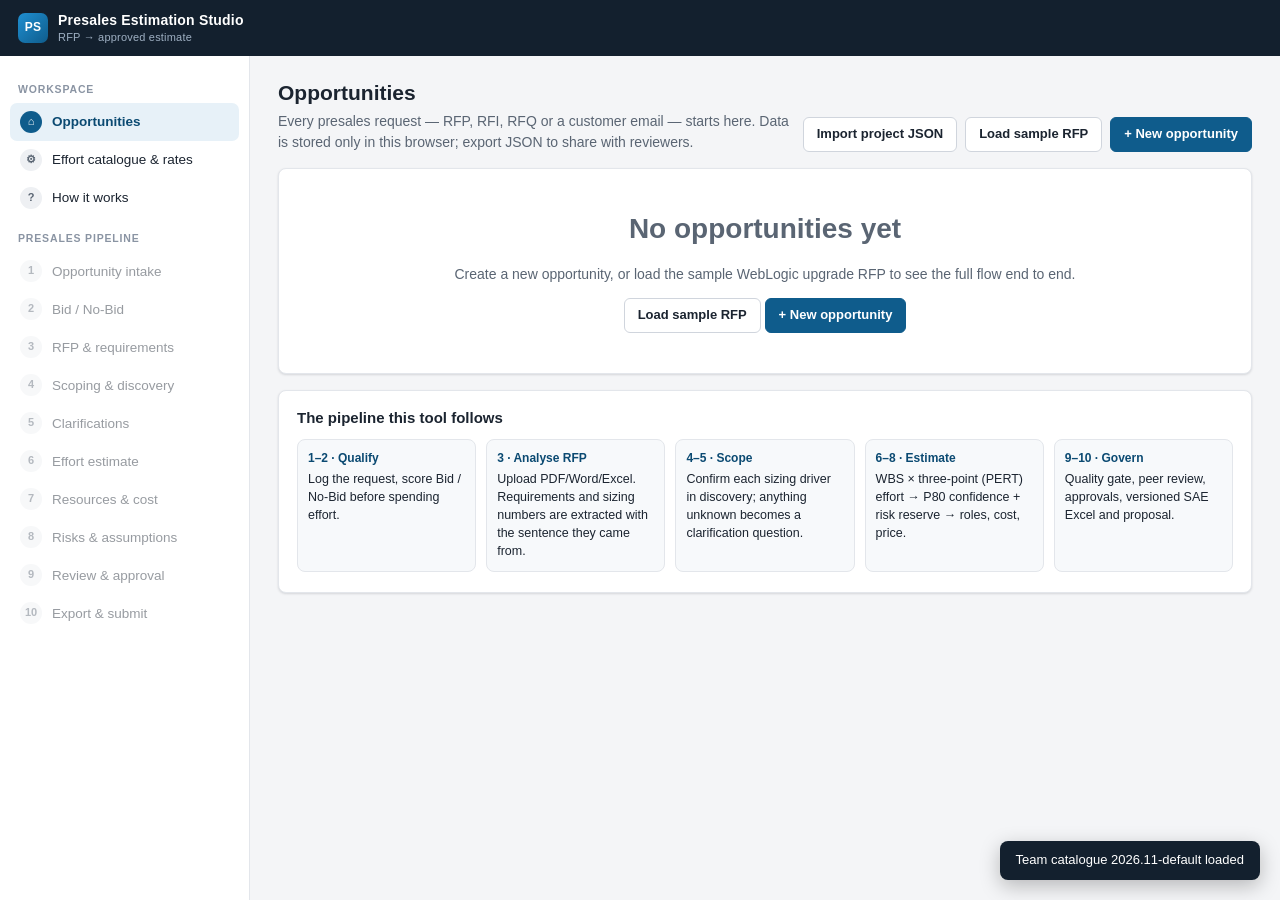
==== index.html @ ef1ca6a1 "Add files via upload" ====
<!DOCTYPE html>
<html lang="en">
<head>
<meta charset="UTF-8">
<meta name="viewport" content="width=device-width, initial-scale=1.0">
<title>Presales Estimation Studio</title>
<meta name="description" content="RFP to approved estimate: requirements, sizing, PERT estimation, risk reserve, review and SAE export.">
<link rel="icon" href="data:image/svg+xml,%3Csvg xmlns='http://www.w3.org/2000/svg' viewBox='0 0 32 32'%3E%3Crect width='32' height='32' rx='7' fill='%230f5c8c'/%3E%3Ctext x='16' y='21' font-family='Arial' font-size='13' font-weight='700' fill='white' text-anchor='middle'%3EPS%3C/text%3E%3C/svg%3E">
<link rel="stylesheet" href="css/app.css">
</head>
<body>
<div class="app">
  <header class="top">
    <div class="brand"><div class="mark">PS</div><div>Presales Estimation Studio<small>RFP → approved estimate</small></div></div>
    <div class="opp" id="opp"></div>
    <div class="spacer"></div>
    <div class="kpi-chip" id="kpichip"></div>
  </header>
  <nav class="side" id="side"></nav>
  <main id="main"></main>
</div>
<input type="file" id="fileIn" multiple accept=".pdf,.docx,.xlsx,.xls,.xlsm,.csv,.ods,.txt,.md" hidden>
<div class="toast" id="toast"></div>
<noscript>This app needs JavaScript enabled.</noscript>
<script src="lib/pdf.min.js"></script>
<script src="lib/mammoth.browser.min.js"></script>
<script src="lib/xlsx.full.min.js"></script>
<script src="lib/exceljs.min.js"></script>
<script src="js/catalogue.js"></script>
<script src="js/engine.js"></script>
<script src="js/extract.js"></script>
<script src="js/excel.js"></script>
<script src="js/app.js"></script>
</body>
</html>
---- css/app.css ----
:root{
  --bg:#f4f5f7; --panel:#fff; --ink:#1b2430; --ink2:#5a6573; --ink3:#8a94a3; --line:#e3e6eb; --line2:#d0d5dd;
  --acc:#0f5c8c; --acc2:#0b4a72; --accl:#e7f1f8; --ok:#1d8a5b; --okl:#e5f4ec; --warn:#b26b00; --warnl:#fdf3e1;
  --err:#c2362b; --errl:#fbe9e7; --input:#fffbea; --radius:8px; --shadow:0 1px 2px rgba(16,24,40,.06),0 1px 3px rgba(16,24,40,.08);
  --font:-apple-system,BlinkMacSystemFont,"Segoe UI",Roboto,"Helvetica Neue",Arial,sans-serif; --mono:ui-monospace,SFMono-Regular,Menlo,Consolas,monospace;
}
*{box-sizing:border-box}
html,body{margin:0;height:100%}
body{font:14px/1.45 var(--font);color:var(--ink);background:var(--bg)}
a{color:var(--acc)}
button{font:inherit;cursor:pointer}
input,select,textarea{font:inherit;color:inherit}
.app{display:grid;grid-template-columns:250px 1fr;grid-template-rows:56px 1fr;height:100vh}
header.top{grid-column:1/3;display:flex;align-items:center;gap:14px;padding:0 18px;background:#13202e;color:#fff}
.brand{display:flex;align-items:center;gap:10px;font-weight:700;letter-spacing:.2px}
.brand .mark{width:30px;height:30px;border-radius:7px;background:linear-gradient(135deg,#1f8fd1,#0f5c8c);display:grid;place-items:center;font-size:12px;font-weight:800}
.brand small{display:block;font-weight:400;color:#9fb0c3;font-size:11px}
.top .opp{margin-left:18px;color:#cfd9e4;font-size:13px;white-space:nowrap;overflow:hidden;text-overflow:ellipsis}
.top .spacer{flex:1}
.kpi-chip{display:flex;gap:16px;font-size:12px;color:#cfd9e4}
.kpi-chip b{color:#fff;font-size:14px}
.top .btn{background:#22364b;border-color:#2f4a66;color:#fff}
nav.side{background:var(--panel);border-right:1px solid var(--line);overflow:auto;padding:12px 10px}
.side h6{margin:14px 8px 6px;font-size:10.5px;text-transform:uppercase;letter-spacing:.08em;color:var(--ink3)}
.step{display:flex;align-items:center;gap:10px;width:100%;padding:8px 10px;border:0;border-radius:7px;background:none;text-align:left;color:var(--ink);font-size:13.5px}
.step:hover{background:#f1f4f8}
.step.active{background:var(--accl);color:var(--acc2);font-weight:600}
.step .n{width:22px;height:22px;border-radius:50%;display:grid;place-items:center;font-size:11px;font-weight:700;background:#eef0f3;color:var(--ink2);flex:none}
.step.done .n{background:var(--ok);color:#fff}
.step.active .n{background:var(--acc);color:#fff}
.step:disabled{opacity:.45;cursor:not-allowed}
main{overflow:auto;padding:22px 28px 60px}
.page-h{display:flex;align-items:flex-end;gap:12px;margin-bottom:16px}
.page-h h1{font-size:21px;margin:0}
.page-h p{margin:3px 0 0;color:var(--ink2);max-width:860px}
.page-h .right{margin-left:auto;display:flex;gap:8px}
.card{background:var(--panel);border:1px solid var(--line);border-radius:var(--radius);box-shadow:var(--shadow);padding:16px 18px;margin-bottom:16px}
.card h3{margin:0 0 10px;font-size:15px}
.card h3 small{font-weight:400;color:var(--ink3);margin-left:6px}
.grid{display:grid;gap:12px 16px}
.g2{grid-template-columns:repeat(2,minmax(0,1fr))}.g3{grid-template-columns:repeat(3,minmax(0,1fr))}.g4{grid-template-columns:repeat(4,minmax(0,1fr))}.g6{grid-template-columns:repeat(6,minmax(0,1fr))}
label.f{display:flex;flex-direction:column;gap:4px;font-size:12px;color:var(--ink2);font-weight:600}
label.f.full{grid-column:1/-1}
.in,select.in,textarea.in{width:100%;padding:7px 9px;border:1px solid var(--line2);border-radius:6px;background:#fff;font-size:13.5px;font-weight:400;color:var(--ink)}
.in:focus{outline:2px solid #9cc8e6;outline-offset:0;border-color:var(--acc)}
.in.edit{background:var(--input)}
.in.num{text-align:right;font-variant-numeric:tabular-nums}
textarea.in{min-height:70px;resize:vertical}
.btn{display:inline-flex;align-items:center;gap:6px;padding:7px 13px;border:1px solid var(--line2);border-radius:6px;background:#fff;color:var(--ink);font-size:13px;font-weight:600;white-space:nowrap}
.btn:hover{border-color:var(--acc)}
.btn.pri{background:var(--acc);border-color:var(--acc);color:#fff}.btn.pri:hover{background:var(--acc2)}
.btn.sm{padding:4px 9px;font-size:12px}
.btn.ghost{border-color:transparent;background:none;color:var(--acc)}
.btn.danger{color:var(--err)}
.btn:disabled{opacity:.5;cursor:not-allowed}
table.t{width:100%;border-collapse:collapse;font-size:13px}
.t th{text-align:left;font-size:11px;text-transform:uppercase;letter-spacing:.04em;color:var(--ink2);background:#f7f8fa;border-bottom:1px solid var(--line);padding:7px 8px;position:sticky;top:0;z-index:1}
.t td{border-bottom:1px solid var(--line);padding:6px 8px;vertical-align:top}
.t td.n,.t th.n{text-align:right;font-variant-numeric:tabular-nums;white-space:nowrap}
.t tr.grp td{background:#f1f4f8;font-weight:700;color:var(--acc2);font-size:12.5px}
.t tr.tot td{font-weight:700;border-top:2px solid var(--line2);background:#fafbfc}
.t tr.off td{opacity:.45}
.t .in{padding:4px 6px;font-size:13px}
.t .in.num{width:70px}
.t td.mono{white-space:nowrap}
.t .ev{color:var(--ink3);font-size:12px}
.scroll{overflow:auto;max-height:560px;border:1px solid var(--line);border-radius:6px}
.pill{display:inline-block;padding:2px 8px;border-radius:20px;font-size:11px;font-weight:700;background:#eef0f3;color:var(--ink2);white-space:nowrap}
.pill.ok{background:var(--okl);color:var(--ok)}.pill.warn{background:var(--warnl);color:var(--warn)}.pill.err{background:var(--errl);color:var(--err)}.pill.acc{background:var(--accl);color:var(--acc2)}
.kpis{display:grid;grid-template-columns:repeat(6,minmax(0,1fr));gap:12px;margin-bottom:16px}
.kpi{background:var(--panel);border:1px solid var(--line);border-radius:var(--radius);padding:12px 14px;box-shadow:var(--shadow)}
.kpi .l{font-size:11px;text-transform:uppercase;letter-spacing:.05em;color:var(--ink3);font-weight:700}
.kpi .v{font-size:22px;font-weight:700;margin-top:2px;font-variant-numeric:tabular-nums}
.kpi .s{font-size:12px;color:var(--ink2)}
.kpi.hl{border-color:var(--acc);background:var(--accl)}
.checks{list-style:none;margin:0;padding:0}
.checks li{display:flex;gap:10px;align-items:flex-start;padding:7px 0;border-bottom:1px dashed var(--line)}
.checks li:last-child{border:0}
.dot{width:9px;height:9px;border-radius:50%;margin-top:6px;flex:none;background:var(--ink3)}
.dot.ok{background:var(--ok)}.dot.warn{background:var(--warn)}.dot.err{background:var(--err)}
.bars .row{display:grid;grid-template-columns:190px 1fr 70px;gap:10px;align-items:center;margin:5px 0;font-size:12.5px}
.bars .track{height:14px;background:#eef1f5;border-radius:4px;overflow:hidden}
.bars .fill{height:100%;background:var(--acc);border-radius:4px}
.drop{border:2px dashed var(--line2);border-radius:var(--radius);padding:26px;text-align:center;background:#fafbfc;color:var(--ink2)}
.drop.over{border-color:var(--acc);background:var(--accl)}
.muted{color:var(--ink2)}.small{font-size:12px}.mono{font-family:var(--mono);font-size:12px}
.flex{display:flex;gap:8px;align-items:center;flex-wrap:wrap}
.right{margin-left:auto}
.note{padding:10px 12px;border-radius:6px;background:var(--accl);color:var(--acc2);font-size:13px;margin-bottom:12px}
.note.warn{background:var(--warnl);color:#7a4a00}
.toast{position:fixed;right:20px;bottom:20px;background:#13202e;color:#fff;padding:10px 16px;border-radius:8px;box-shadow:0 6px 20px rgba(0,0,0,.25);font-size:13px;z-index:99;opacity:0;transform:translateY(8px);transition:.2s}
.toast.show{opacity:1;transform:none}
.domains{display:grid;grid-template-columns:repeat(3,minmax(0,1fr));gap:10px}
.dom{border:1.5px solid var(--line2);border-radius:8px;padding:12px;cursor:pointer;background:#fff;text-align:left}
.dom.on{border-color:var(--acc);background:var(--accl)}
.dom b{display:block;font-size:13.5px}.dom span{font-size:12px;color:var(--ink2)}
.score{display:flex;gap:4px}
.score button{width:30px;height:28px;border:1px solid var(--line2);background:#fff;border-radius:5px;font-weight:700;color:var(--ink2)}
.score button.on{background:var(--acc);border-color:var(--acc);color:#fff}
.big{font-size:28px;font-weight:800}
.empty{padding:40px;text-align:center;color:var(--ink2)}
.flow{display:grid;grid-template-columns:repeat(5,minmax(0,1fr));gap:10px;margin:6px 0 4px}
.flow div{background:#f7f9fb;border:1px solid var(--line);border-radius:8px;padding:10px;font-size:12.5px}
.flow b{display:block;color:var(--acc2);font-size:12px;margin-bottom:3px}
@media (max-width:1100px){.kpis{grid-template-columns:repeat(3,1fr)}.g4,.g6{grid-template-columns:repeat(2,1fr)}.flow{grid-template-columns:repeat(2,1fr)}}
@media print{.app{display:block}header.top,nav.side{display:none}}
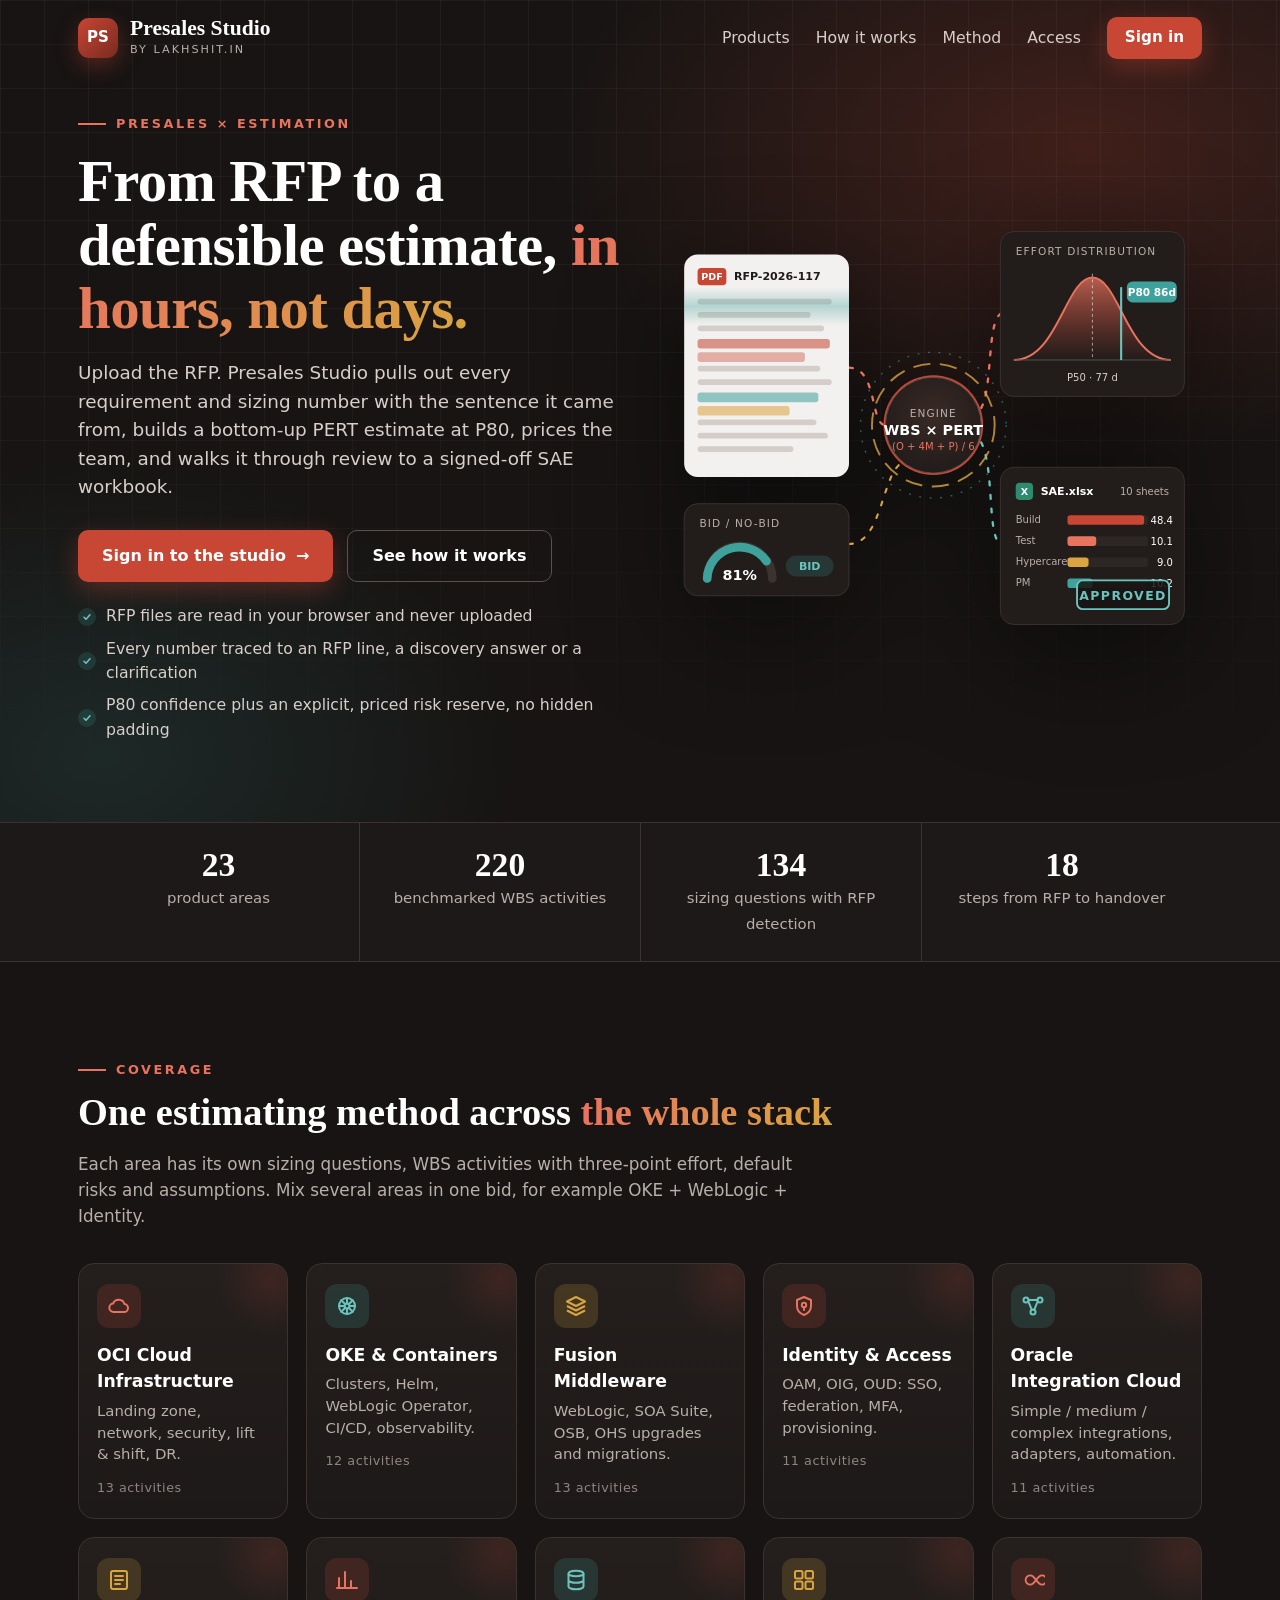
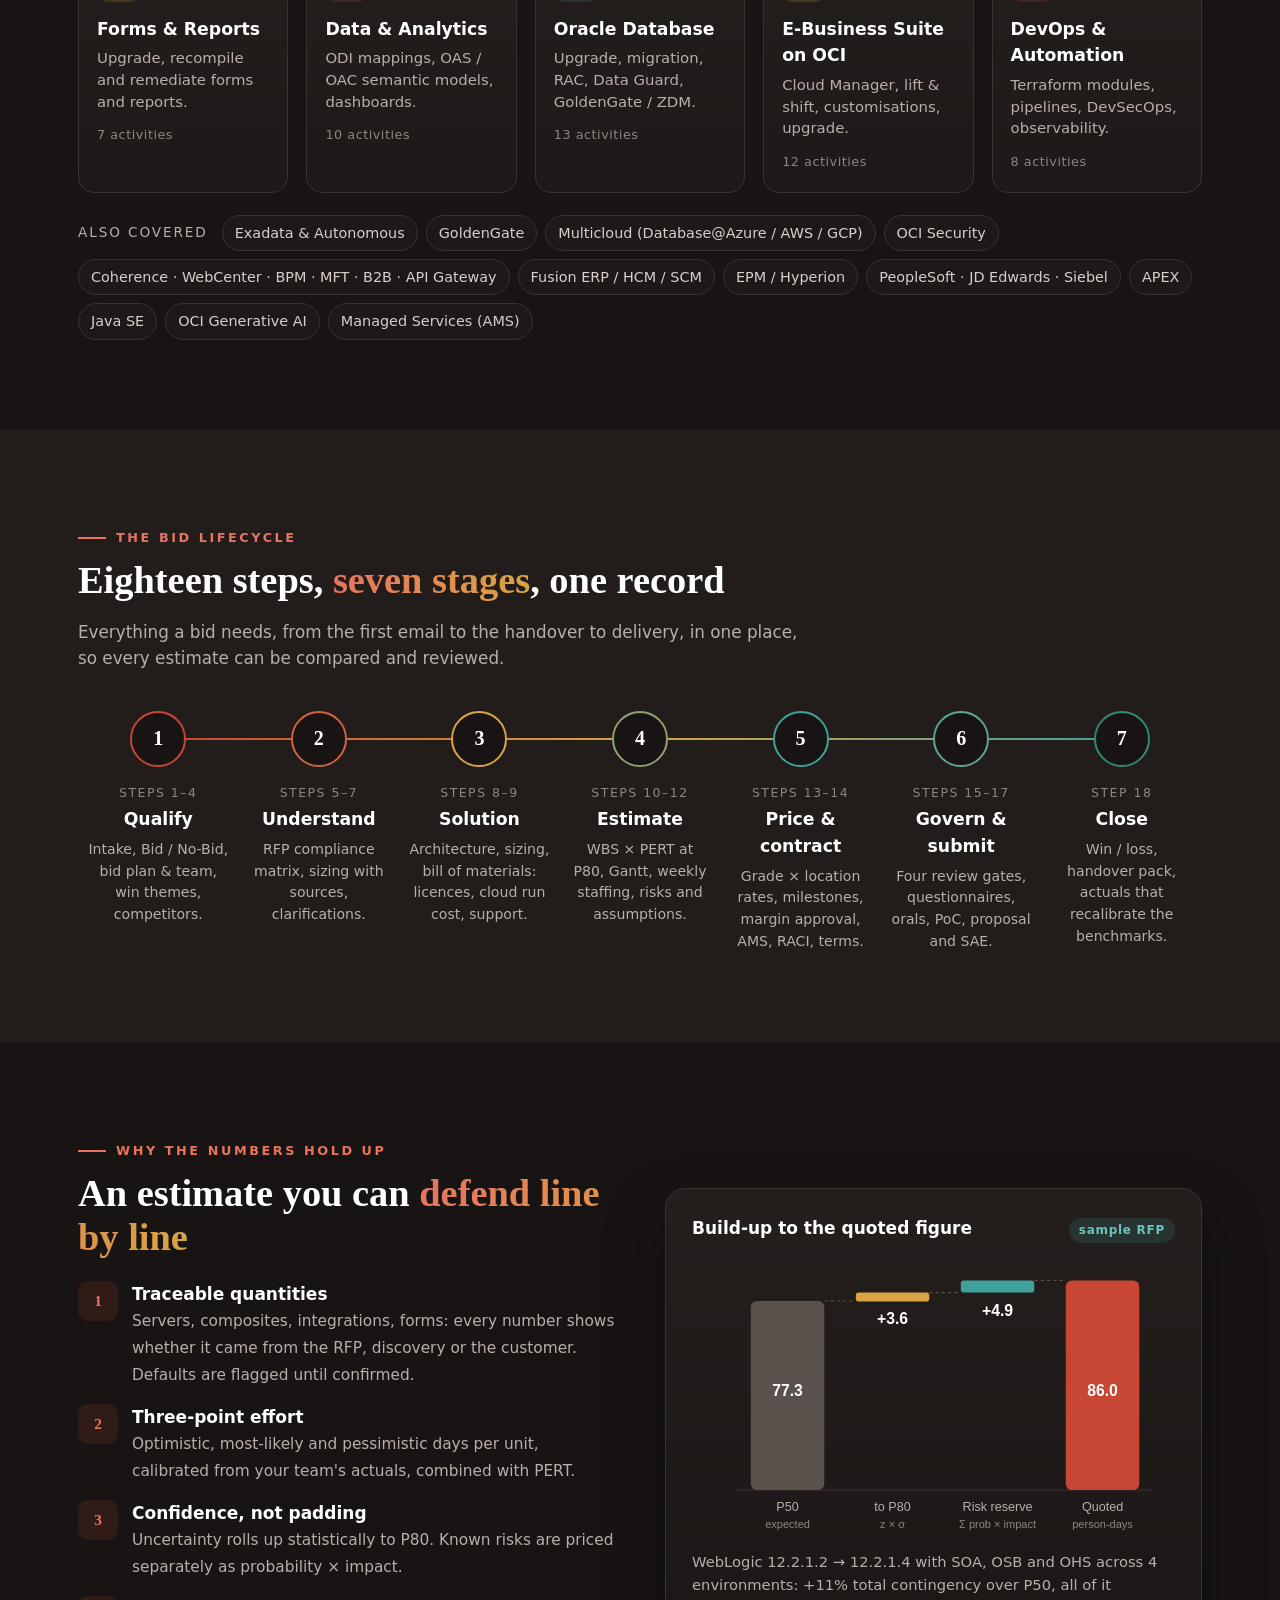
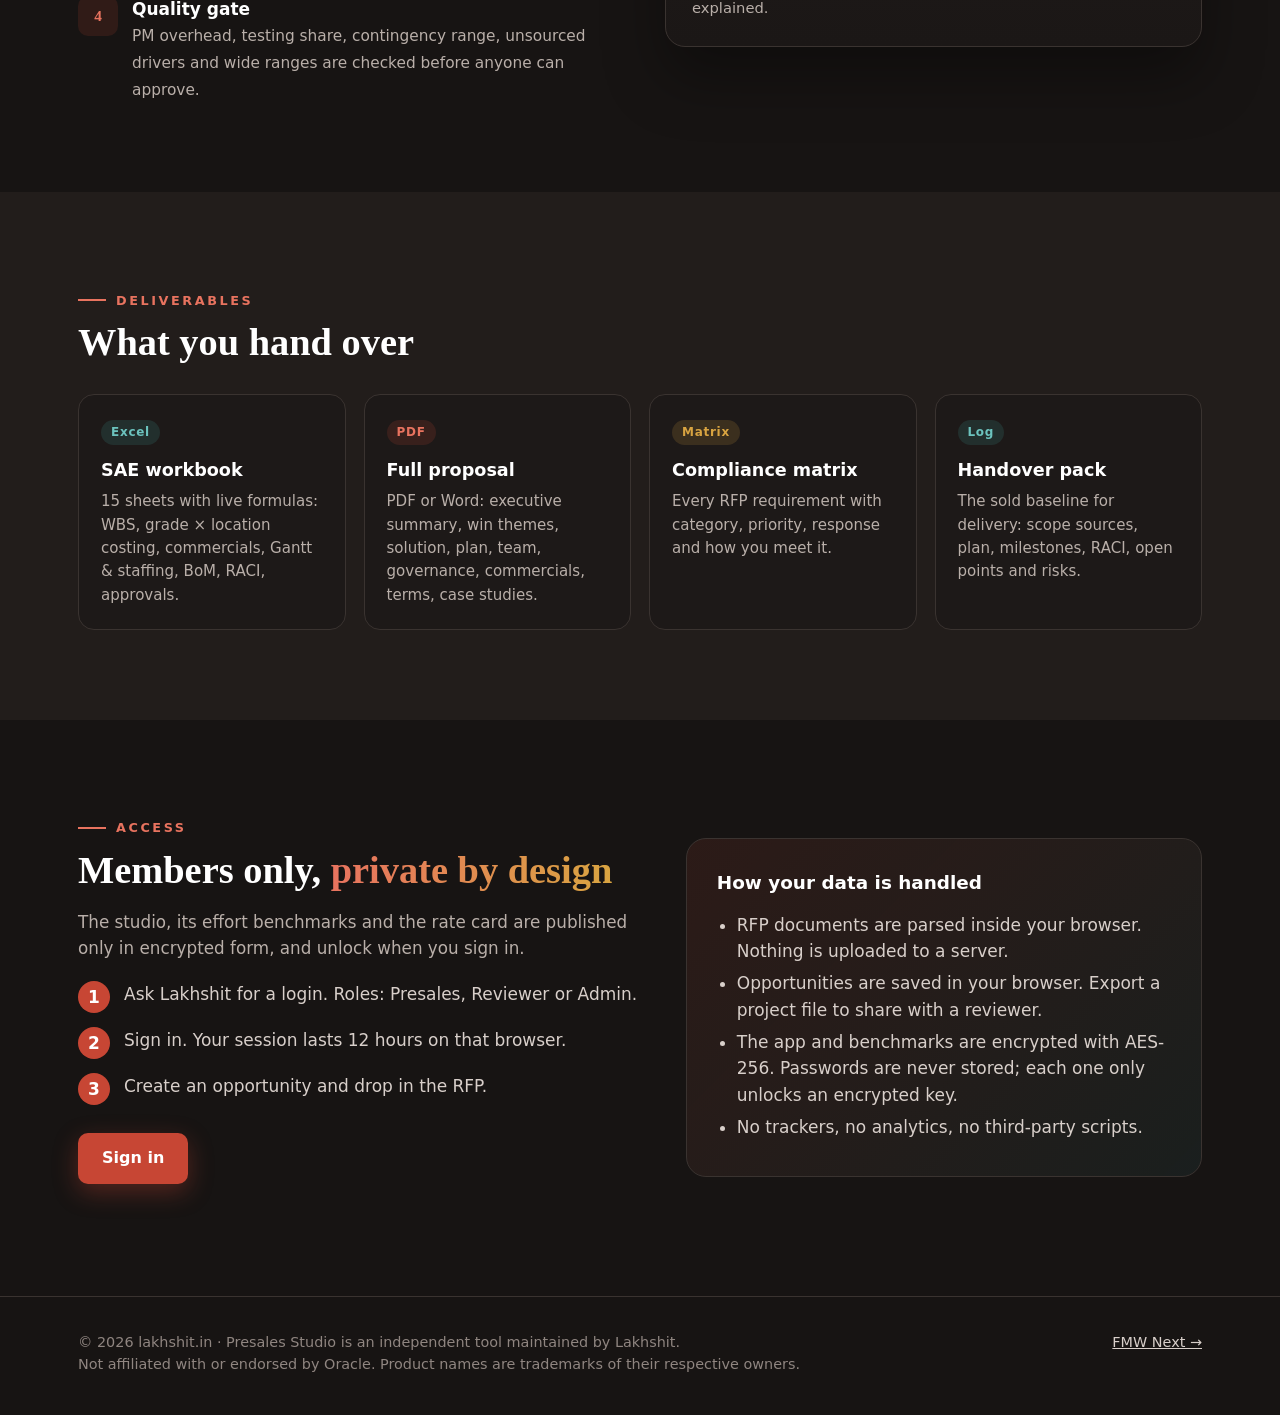
==== commit 6f75c8a1: "Add files via upload" ====
--- a/index.html
+++ b/index.html
@@ -3,33 +3,264 @@
 <head>
 <meta charset="UTF-8">
 <meta name="viewport" content="width=device-width, initial-scale=1.0">
-<title>Presales Estimation Studio</title>
-<meta name="description" content="RFP to approved estimate: requirements, sizing, PERT estimation, risk reserve, review and SAE export.">
-<link rel="icon" href="data:image/svg+xml,%3Csvg xmlns='http://www.w3.org/2000/svg' viewBox='0 0 32 32'%3E%3Crect width='32' height='32' rx='7' fill='%230f5c8c'/%3E%3Ctext x='16' y='21' font-family='Arial' font-size='13' font-weight='700' fill='white' text-anchor='middle'%3EPS%3C/text%3E%3C/svg%3E">
-<link rel="stylesheet" href="css/app.css">
+<title>Presales Studio | RFP to approved estimate | lakhshit.in</title>
+<meta name="description" content="Turn an RFP into a defensible, approved estimate: requirements, sizing, PERT effort, risk reserve, review and SAE export. OCI, OKE, Fusion Middleware, Identity, OIC, Database, EBS and more.">
+<link rel="icon" href="/assets/favicon.svg" type="image/svg+xml">
+<link rel="stylesheet" href="/assets/site.css">
 </head>
 <body>
-<div class="app">
+<div class="bg">
   <header class="top">
-    <div class="brand"><div class="mark">PS</div><div>Presales Estimation Studio<small>RFP → approved estimate</small></div></div>
-    <div class="opp" id="opp"></div>
-    <div class="spacer"></div>
-    <div class="kpi-chip" id="kpichip"></div>
+    <div class="wrap">
+      <a class="brand" href="/"><span class="mk">PS</span><span><b>Presales Studio</b><small>by lakhshit.in</small></span></a>
+      <nav class="links">
+        <a href="#products">Products</a><a href="#how">How it works</a><a href="#method">Method</a><a href="#access">Access</a>
+        <a class="btn primary small" id="navCta" href="/login.html">Sign in</a>
+      </nav>
+    </div>
   </header>
-  <nav class="side" id="side"></nav>
-  <main id="main"></main>
+
+  <section class="hero" style="padding-top:30px">
+    <div class="wrap">
+      <div>
+        <span class="eyebrow">Presales × Estimation</span>
+        <h1>From RFP to a defensible estimate, <em>in hours, not days.</em></h1>
+        <p class="lead">Upload the RFP. Presales Studio pulls out every requirement and sizing number with the sentence it came from, builds a bottom-up PERT estimate at P80, prices the team, and walks it through review to a signed-off SAE workbook.</p>
+        <div class="actions">
+          <a class="btn primary" id="heroCta" href="/login.html">Sign in to the studio <span aria-hidden="true">→</span></a>
+          <a class="btn ghost" href="#how">See how it works</a>
+        </div>
+        <ul class="ticks">
+          <li>RFP files are read in your browser and never uploaded</li>
+          <li>Every number traced to an RFP line, a discovery answer or a clarification</li>
+          <li>P80 confidence plus an explicit, priced risk reserve, no hidden padding</li>
+        </ul>
+      </div>
+
+      <div class="art" aria-label="Illustration: an RFP is scanned, sizing numbers flow into the estimation engine, which produces an effort distribution and an approved SAE workbook">
+        <svg viewBox="0 0 560 470" role="img" style="font-family:Calibri,'Segoe UI',system-ui,Arial,sans-serif">
+          <defs>
+            <linearGradient id="bell" x1="0" y1="0" x2="0" y2="1"><stop offset="0" stop-color="#E8735F" stop-opacity=".75"/><stop offset="1" stop-color="#C74634" stop-opacity="0"/></linearGradient>
+            <linearGradient id="scanG" x1="0" y1="0" x2="0" y2="1"><stop offset="0" stop-color="#3FA19C" stop-opacity="0"/><stop offset=".5" stop-color="#3FA19C" stop-opacity=".35"/><stop offset="1" stop-color="#3FA19C" stop-opacity="0"/></linearGradient>
+            <radialGradient id="core" cx=".5" cy=".4" r=".7"><stop offset="0" stop-color="#3A2A26"/><stop offset="1" stop-color="#1D1918"/></radialGradient>
+            <clipPath id="docClip"><rect x="20" y="58" width="172" height="232" rx="14"/></clipPath>
+          </defs>
+
+          <!-- flows -->
+          <path class="flow" d="M192 176 C 222 176, 214 236, 230 236" fill="none" stroke="#E8735F" stroke-width="2.4" stroke-linecap="round"/>
+          <path class="flow" d="M192 360 C 226 360, 226 290, 246 276" fill="none" stroke="#D9A441" stroke-width="2.2" stroke-linecap="round"/>
+          <path class="flow" d="M330 218 C 342 196, 336 130, 350 120" fill="none" stroke="#E8735F" stroke-width="2.4" stroke-linecap="round"/>
+          <path class="flow" d="M330 254 C 344 282, 336 352, 350 360" fill="none" stroke="#6CC3BE" stroke-width="2.4" stroke-linecap="round"/>
+
+          <!-- RFP document -->
+          <g>
+            <rect x="20" y="58" width="172" height="232" rx="14" fill="#F3F1EF"/>
+            <rect x="34" y="72" width="30" height="18" rx="4" fill="#C74634"/><text x="49" y="85" text-anchor="middle" font-size="10" font-weight="700" fill="#fff">PDF</text>
+            <text x="72" y="85" font-size="11.5" font-weight="700" fill="#1F1B1A">RFP-2026-117</text>
+            <g fill="#D5CDC9">
+              <rect x="34" y="104" width="140" height="6" rx="3"/><rect x="34" y="118" width="118" height="6" rx="3"/><rect x="34" y="132" width="132" height="6" rx="3"/>
+              <rect x="34" y="174" width="128" height="6" rx="3"/><rect x="34" y="188" width="140" height="6" rx="3"/>
+              <rect x="34" y="230" width="124" height="6" rx="3"/><rect x="34" y="244" width="136" height="6" rx="3"/><rect x="34" y="258" width="100" height="6" rx="3"/>
+            </g>
+            <rect class="blink" x="34" y="146" width="138" height="10" rx="3" fill="#C74634" opacity=".55"/>
+            <rect class="blink" style="animation-delay:.7s" x="34" y="160" width="112" height="10" rx="3" fill="#C74634" opacity=".4"/>
+            <rect class="blink" style="animation-delay:1.3s" x="34" y="202" width="126" height="10" rx="3" fill="#3FA19C" opacity=".55"/>
+            <rect class="blink" style="animation-delay:1.9s" x="34" y="216" width="96" height="10" rx="3" fill="#D9A441" opacity=".55"/>
+            <g clip-path="url(#docClip)"><rect class="scan" x="20" y="92" width="172" height="40" fill="url(#scanG)"/></g>
+          </g>
+
+          <!-- extracted chips -->
+          <g class="chip"><rect x="30" y="140" width="152" height="26" rx="13" fill="#221D1B" stroke="#E8735F"/><text x="42" y="157" font-size="11.5" fill="#fff"><tspan font-weight="700">16</tspan> managed servers <tspan fill="#B9AFA9">· §14</tspan></text></g>
+          <g class="chip c2"><rect x="30" y="196" width="152" height="26" rx="13" fill="#221D1B" stroke="#6CC3BE"/><text x="42" y="213" font-size="11.5" fill="#fff"><tspan font-weight="700">20</tspan> SOA composites <tspan fill="#B9AFA9">· §16</tspan></text></g>
+          <g class="chip c3"><rect x="30" y="236" width="152" height="26" rx="13" fill="#221D1B" stroke="#D9A441"/><text x="42" y="253" font-size="11.5" fill="#fff"><tspan font-weight="700">4</tspan> environments <tspan fill="#B9AFA9">· §12</tspan></text></g>
+
+          <!-- bid card -->
+          <g>
+            <rect x="20" y="318" width="172" height="96" rx="14" fill="#221D1B" stroke="#3A3330"/>
+            <text x="36" y="342" font-size="11" fill="#B9AFA9" letter-spacing="1.2">BID / NO-BID</text>
+            <path d="M44 396 A 34 34 0 0 1 112 396" fill="none" stroke="#3A3330" stroke-width="9" stroke-linecap="round"/>
+            <path d="M44 396 A 34 34 0 0 1 106 378" fill="none" stroke="#3FA19C" stroke-width="9" stroke-linecap="round"/>
+            <text x="78" y="398" text-anchor="middle" font-size="15" font-weight="700" fill="#fff">81%</text>
+            <rect x="126" y="372" width="50" height="22" rx="11" fill="rgba(63,161,156,.2)"/><text x="151" y="387" text-anchor="middle" font-size="11.5" font-weight="700" fill="#6CC3BE">BID</text>
+          </g>
+
+          <!-- engine -->
+          <g>
+            <circle class="pulse" cx="280" cy="236" r="52" fill="#C74634"/>
+            <circle class="spin2" cx="280" cy="236" r="76" fill="none" stroke="#3FA19C" stroke-opacity=".55" stroke-width="1.5" stroke-dasharray="2 9"/>
+            <circle class="spin" cx="280" cy="236" r="64" fill="none" stroke="#D9A441" stroke-opacity=".8" stroke-width="2" stroke-dasharray="18 10"/>
+            <circle cx="280" cy="236" r="50" fill="url(#core)" stroke="#5A514D"/>
+            <text x="280" y="228" text-anchor="middle" font-size="11" fill="#B9AFA9" letter-spacing="1.2">ENGINE</text>
+            <text x="280" y="246" text-anchor="middle" font-size="15" font-weight="700" fill="#fff">WBS × PERT</text>
+            <text x="280" y="262" text-anchor="middle" font-size="10.5" fill="#E8735F">(O + 4M + P) / 6</text>
+          </g>
+
+          <!-- distribution card -->
+          <g>
+            <rect x="350" y="34" width="192" height="172" rx="14" fill="#221D1B" stroke="#3A3330"/>
+            <text x="366" y="58" font-size="11" fill="#B9AFA9" letter-spacing="1.2">EFFORT DISTRIBUTION</text>
+            <path d="M364 168 C 410 168, 418 82, 446 82 C 474 82, 482 168, 528 168 Z" fill="url(#bell)"/>
+            <path d="M364 168 C 410 168, 418 82, 446 82 C 474 82, 482 168, 528 168" fill="none" stroke="#E8735F" stroke-width="2"/>
+            <line x1="364" y1="168" x2="528" y2="168" stroke="#5A514D"/>
+            <line x1="446" y1="78" x2="446" y2="168" stroke="#fff" stroke-opacity=".6" stroke-dasharray="3 3"/>
+            <text x="446" y="190" text-anchor="middle" font-size="10.5" fill="#D8CFCA">P50 · 77 d</text>
+            <g class="p80">
+              <line x1="476" y1="92" x2="476" y2="168" stroke="#6CC3BE" stroke-width="2.2"/>
+              <rect x="482" y="86" width="52" height="22" rx="6" fill="#3FA19C"/><text x="508" y="101" text-anchor="middle" font-size="11" font-weight="700" fill="#fff">P80 86d</text>
+            </g>
+          </g>
+
+          <!-- SAE card -->
+          <g>
+            <rect x="350" y="280" width="192" height="164" rx="14" fill="#221D1B" stroke="#3A3330"/>
+            <rect x="366" y="296" width="18" height="18" rx="4" fill="#2E8B6F"/><text x="375" y="309" text-anchor="middle" font-size="10" font-weight="800" fill="#fff">X</text>
+            <text x="392" y="309" font-size="11.5" font-weight="700" fill="#fff">SAE.xlsx</text><text x="526" y="309" text-anchor="end" font-size="10.5" fill="#B9AFA9">10 sheets</text>
+            <g font-size="10.5" fill="#B9AFA9">
+              <text x="366" y="338">Build</text><text x="366" y="360">Test</text><text x="366" y="382">Hypercare</text><text x="366" y="404">PM</text>
+            </g>
+            <rect x="420" y="330" width="84" height="10" rx="3" fill="#2C2624"/><rect class="rowfill" x="420" y="330" width="80" height="10" rx="3" fill="#C74634"/>
+            <rect x="420" y="352" width="84" height="10" rx="3" fill="#2C2624"/><rect class="rowfill r2" x="420" y="352" width="30" height="10" rx="3" fill="#E8735F"/>
+            <rect x="420" y="374" width="84" height="10" rx="3" fill="#2C2624"/><rect class="rowfill r3" x="420" y="374" width="22" height="10" rx="3" fill="#D9A441"/>
+            <rect x="420" y="396" width="84" height="10" rx="3" fill="#2C2624"/><rect class="rowfill r4" x="420" y="396" width="26" height="10" rx="3" fill="#3FA19C"/>
+            <g font-size="10.5" fill="#fff" text-anchor="end"><text x="530" y="339">48.4</text><text x="530" y="361">10.1</text><text x="530" y="383">9.0</text><text x="530" y="405">10.2</text></g>
+            <g class="stamp"><rect x="430" y="398" width="96" height="30" rx="6" fill="rgba(23,20,19,.85)" stroke="#6CC3BE" stroke-width="2"/><text x="478" y="418" text-anchor="middle" font-size="13" font-weight="800" fill="#6CC3BE" letter-spacing="1.5">APPROVED</text></g>
+          </g>
+        </svg>
+      </div>
+    </div>
+  </section>
 </div>
-<input type="file" id="fileIn" multiple accept=".pdf,.docx,.xlsx,.xls,.xlsm,.csv,.ods,.txt,.md" hidden>
-<div class="toast" id="toast"></div>
-<noscript>This app needs JavaScript enabled.</noscript>
-<script src="lib/pdf.min.js"></script>
-<script src="lib/mammoth.browser.min.js"></script>
-<script src="lib/xlsx.full.min.js"></script>
-<script src="lib/exceljs.min.js"></script>
-<script src="js/catalogue.js"></script>
-<script src="js/engine.js"></script>
-<script src="js/extract.js"></script>
-<script src="js/excel.js"></script>
-<script src="js/app.js"></script>
+
+<div class="stats">
+  <div class="wrap">
+    <div class="stat"><b>23</b><span>product areas</span></div>
+    <div class="stat"><b>220</b><span>benchmarked WBS activities</span></div>
+    <div class="stat"><b>134</b><span>sizing questions with RFP detection</span></div>
+    <div class="stat"><b>18</b><span>steps from RFP to handover</span></div>
+  </div>
+</div>
+
+<section id="products">
+  <div class="wrap">
+    <span class="eyebrow">Coverage</span>
+    <h2>One estimating method across <em>the whole stack</em></h2>
+    <p class="sub">Each area has its own sizing questions, WBS activities with three-point effort, default risks and assumptions. Mix several areas in one bid, for example OKE + WebLogic + Identity.</p>
+    <div class="grid g5" style="margin-top:34px">
+      <div class="prod reveal"><div class="ic" style="background:rgba(199,70,52,.18)"><svg width="24" height="24" viewBox="0 0 24 24" fill="none" stroke="#E8735F" stroke-width="2" stroke-linecap="round" stroke-linejoin="round"><path d="M7 18h10a4 4 0 0 0 .5-7.97A6 6 0 0 0 6.1 9.6 4.2 4.2 0 0 0 7 18z"/></svg></div><h3>OCI Cloud Infrastructure</h3><p>Landing zone, network, security, lift &amp; shift, DR.</p><div class="n">13 activities</div></div>
+      <div class="prod reveal"><div class="ic" style="background:rgba(63,161,156,.18)"><svg width="24" height="24" viewBox="0 0 24 24" fill="none" stroke="#6CC3BE" stroke-width="2" stroke-linecap="round"><circle cx="12" cy="12" r="8"/><circle cx="12" cy="12" r="2.5"/><path d="M12 4v5.5M12 14.5V20M4 12h5.5M14.5 12H20M6.3 6.3l4 4M13.7 13.7l4 4M17.7 6.3l-4 4M10.3 13.7l-4 4"/></svg></div><h3>OKE &amp; Containers</h3><p>Clusters, Helm, WebLogic Operator, CI/CD, observability.</p><div class="n">12 activities</div></div>
+      <div class="prod reveal"><div class="ic" style="background:rgba(217,164,65,.18)"><svg width="24" height="24" viewBox="0 0 24 24" fill="none" stroke="#D9A441" stroke-width="2" stroke-linejoin="round"><path d="M12 3l9 4.5-9 4.5-9-4.5z"/><path d="M3 12l9 4.5 9-4.5"/><path d="M3 16.5L12 21l9-4.5"/></svg></div><h3>Fusion Middleware</h3><p>WebLogic, SOA Suite, OSB, OHS upgrades and migrations.</p><div class="n">13 activities</div></div>
+      <div class="prod reveal"><div class="ic" style="background:rgba(199,70,52,.18)"><svg width="24" height="24" viewBox="0 0 24 24" fill="none" stroke="#E8735F" stroke-width="2" stroke-linecap="round" stroke-linejoin="round"><path d="M12 3l7 3v6c0 4.5-3 7.5-7 9-4-1.5-7-4.5-7-9V6z"/><circle cx="12" cy="11" r="2.2"/><path d="M12 13.2V16"/></svg></div><h3>Identity &amp; Access</h3><p>OAM, OIG, OUD: SSO, federation, MFA, provisioning.</p><div class="n">11 activities</div></div>
+      <div class="prod reveal"><div class="ic" style="background:rgba(63,161,156,.18)"><svg width="24" height="24" viewBox="0 0 24 24" fill="none" stroke="#6CC3BE" stroke-width="2" stroke-linecap="round"><circle cx="5" cy="6" r="2.5"/><circle cx="19" cy="6" r="2.5"/><circle cx="12" cy="18" r="2.5"/><path d="M7.2 7.2l3.6 8.6M16.8 7.2l-3.6 8.6M7.5 6h9"/></svg></div><h3>Oracle Integration Cloud</h3><p>Simple / medium / complex integrations, adapters, automation.</p><div class="n">11 activities</div></div>
+      <div class="prod reveal"><div class="ic" style="background:rgba(217,164,65,.18)"><svg width="24" height="24" viewBox="0 0 24 24" fill="none" stroke="#D9A441" stroke-width="2" stroke-linecap="round" stroke-linejoin="round"><rect x="4" y="3" width="16" height="18" rx="2"/><path d="M8 8h8M8 12h8M8 16h5"/></svg></div><h3>Forms &amp; Reports</h3><p>Upgrade, recompile and remediate forms and reports.</p><div class="n">7 activities</div></div>
+      <div class="prod reveal"><div class="ic" style="background:rgba(199,70,52,.18)"><svg width="24" height="24" viewBox="0 0 24 24" fill="none" stroke="#E8735F" stroke-width="2" stroke-linecap="round"><path d="M4 20V10M10 20V4M16 20v-7M22 20H2"/></svg></div><h3>Data &amp; Analytics</h3><p>ODI mappings, OAS / OAC semantic models, dashboards.</p><div class="n">10 activities</div></div>
+      <div class="prod reveal"><div class="ic" style="background:rgba(63,161,156,.18)"><svg width="24" height="24" viewBox="0 0 24 24" fill="none" stroke="#6CC3BE" stroke-width="2"><ellipse cx="12" cy="5.5" rx="7.5" ry="2.8"/><path d="M4.5 5.5v13c0 1.5 3.4 2.8 7.5 2.8s7.5-1.3 7.5-2.8v-13M4.5 12c0 1.5 3.4 2.8 7.5 2.8s7.5-1.3 7.5-2.8"/></svg></div><h3>Oracle Database</h3><p>Upgrade, migration, RAC, Data Guard, GoldenGate / ZDM.</p><div class="n">13 activities</div></div>
+      <div class="prod reveal"><div class="ic" style="background:rgba(217,164,65,.18)"><svg width="24" height="24" viewBox="0 0 24 24" fill="none" stroke="#D9A441" stroke-width="2"><rect x="3" y="3" width="7.5" height="7.5" rx="1.5"/><rect x="13.5" y="3" width="7.5" height="7.5" rx="1.5"/><rect x="3" y="13.5" width="7.5" height="7.5" rx="1.5"/><rect x="13.5" y="13.5" width="7.5" height="7.5" rx="1.5"/></svg></div><h3>E-Business Suite on OCI</h3><p>Cloud Manager, lift &amp; shift, customisations, upgrade.</p><div class="n">12 activities</div></div>
+      <div class="prod reveal"><div class="ic" style="background:rgba(199,70,52,.18)"><svg width="24" height="24" viewBox="0 0 24 24" fill="none" stroke="#E8735F" stroke-width="2" stroke-linecap="round"><path d="M18.2 8.5a4.5 4.5 0 1 1 0 7c-2-1.5-4.4-5.5-6.2-7a4.5 4.5 0 1 0 0 7c1.8-1.5 4.2-5.5 6.2-7z"/></svg></div><h3>DevOps &amp; Automation</h3><p>Terraform modules, pipelines, DevSecOps, observability.</p><div class="n">8 activities</div></div>
+    </div>
+    <div class="more reveal"><span>Also covered</span><em>Exadata &amp; Autonomous</em><em>GoldenGate</em><em>Multicloud (Database@Azure / AWS / GCP)</em><em>OCI Security</em><em>Coherence · WebCenter · BPM · MFT · B2B · API Gateway</em><em>Fusion ERP / HCM / SCM</em><em>EPM / Hyperion</em><em>PeopleSoft · JD Edwards · Siebel</em><em>APEX</em><em>Java SE</em><em>OCI Generative AI</em><em>Managed Services (AMS)</em></div>
+  </div>
+</section>
+
+<section id="how" class="alt">
+  <div class="wrap">
+    <span class="eyebrow">The bid lifecycle</span>
+    <h2>Eighteen steps, <em>seven stages</em>, one record</h2>
+    <p class="sub">Everything a bid needs, from the first email to the handover to delivery, in one place, so every estimate can be compared and reviewed.</p>
+    <div class="steps s7">
+      <div class="step reveal"><div class="dot">1</div><small>Steps 1–4</small><h3>Qualify</h3><p>Intake, Bid / No-Bid, bid plan &amp; team, win themes, competitors.</p></div>
+      <div class="step reveal"><div class="dot">2</div><small>Steps 5–7</small><h3>Understand</h3><p>RFP compliance matrix, sizing with sources, clarifications.</p></div>
+      <div class="step reveal"><div class="dot">3</div><small>Steps 8–9</small><h3>Solution</h3><p>Architecture, sizing, bill of materials: licences, cloud run cost, support.</p></div>
+      <div class="step reveal"><div class="dot">4</div><small>Steps 10–12</small><h3>Estimate</h3><p>WBS × PERT at P80, Gantt, weekly staffing, risks and assumptions.</p></div>
+      <div class="step reveal"><div class="dot">5</div><small>Steps 13–14</small><h3>Price &amp; contract</h3><p>Grade × location rates, milestones, margin approval, AMS, RACI, terms.</p></div>
+      <div class="step reveal"><div class="dot">6</div><small>Steps 15–17</small><h3>Govern &amp; submit</h3><p>Four review gates, questionnaires, orals, PoC, proposal and SAE.</p></div>
+      <div class="step reveal"><div class="dot">7</div><small>Step 18</small><h3>Close</h3><p>Win / loss, handover pack, actuals that recalibrate the benchmarks.</p></div>
+    </div>
+  </div>
+</section>
+
+<section id="method">
+  <div class="wrap method">
+    <div>
+      <span class="eyebrow">Why the numbers hold up</span>
+      <h2>An estimate you can <em>defend line by line</em></h2>
+      <ul class="mlist">
+        <li><span class="k">1</span><div><b>Traceable quantities</b><span>Servers, composites, integrations, forms: every number shows whether it came from the RFP, discovery or the customer. Defaults are flagged until confirmed.</span></div></li>
+        <li><span class="k">2</span><div><b>Three-point effort</b><span>Optimistic, most-likely and pessimistic days per unit, calibrated from your team's actuals, combined with PERT.</span></div></li>
+        <li><span class="k">3</span><div><b>Confidence, not padding</b><span>Uncertainty rolls up statistically to P80. Known risks are priced separately as probability × impact.</span></div></li>
+        <li><span class="k">4</span><div><b>Quality gate</b><span>PM overhead, testing share, contingency range, unsourced drivers and wide ranges are checked before anyone can approve.</span></div></li>
+      </ul>
+    </div>
+    <div class="panel reveal">
+      <div style="display:flex;justify-content:space-between;align-items:baseline"><b style="color:#fff">Build-up to the quoted figure</b><span class="tag">sample RFP</span></div>
+      <svg viewBox="0 0 460 260" style="width:100%;margin-top:16px;font-family:Calibri,'Segoe UI',Arial,sans-serif" role="img" aria-label="Waterfall: P50 77 days, plus 3.6 days uncertainty, plus 4.9 days risk reserve, equals 86 days">
+        <line x1="40" y1="220" x2="440" y2="220" stroke="#3A3330"/>
+        <rect x="56" y="40" width="70" height="180" rx="6" fill="#5A514D"/>
+        <rect x="156" y="32" width="70" height="8.5" rx="3" fill="#D9A441"/>
+        <rect x="256" y="20.5" width="70" height="11.5" rx="3" fill="#3FA19C"/>
+        <rect x="356" y="20.5" width="70" height="199.5" rx="6" fill="#C74634"/>
+        <g stroke="#5A514D" stroke-dasharray="3 3"><line x1="126" y1="40" x2="156" y2="40"/><line x1="226" y1="32" x2="256" y2="32"/><line x1="326" y1="20.5" x2="356" y2="20.5"/></g>
+        <g font-size="15" font-weight="700" fill="#fff" text-anchor="middle"><text x="91" y="130">77.3</text><text x="191" y="62">+3.6</text><text x="291" y="54">+4.9</text><text x="391" y="130">86.0</text></g>
+        <g font-size="12" fill="#B9AFA9" text-anchor="middle"><text x="91" y="240">P50</text><text x="191" y="240">to P80</text><text x="291" y="240">Risk reserve</text><text x="391" y="240">Quoted</text></g>
+        <text x="91" y="256" text-anchor="middle" font-size="10.5" fill="#8F8580">expected</text><text x="191" y="256" text-anchor="middle" font-size="10.5" fill="#8F8580">z × σ</text><text x="291" y="256" text-anchor="middle" font-size="10.5" fill="#8F8580">Σ prob × impact</text><text x="391" y="256" text-anchor="middle" font-size="10.5" fill="#8F8580">person-days</text>
+      </svg>
+      <p style="color:#B9AFA9;font-size:.92rem;margin:12px 0 0">WebLogic 12.2.1.2 → 12.2.1.4 with SOA, OSB and OHS across 4 environments: +11% total contingency over P50, all of it explained.</p>
+    </div>
+  </div>
+</section>
+
+<section class="alt">
+  <div class="wrap">
+    <span class="eyebrow">Deliverables</span>
+    <h2>What you hand over</h2>
+    <div class="grid g4" style="margin-top:30px">
+      <div class="out reveal"><span class="tag">Excel</span><h3>SAE workbook</h3><p>15 sheets with live formulas: WBS, grade × location costing, commercials, Gantt &amp; staffing, BoM, RACI, approvals.</p></div>
+      <div class="out reveal"><span class="tag red">PDF</span><h3>Full proposal</h3><p>PDF or Word: executive summary, win themes, solution, plan, team, governance, commercials, terms, case studies.</p></div>
+      <div class="out reveal"><span class="tag gold">Matrix</span><h3>Compliance matrix</h3><p>Every RFP requirement with category, priority, response and how you meet it.</p></div>
+      <div class="out reveal"><span class="tag">Log</span><h3>Handover pack</h3><p>The sold baseline for delivery: scope sources, plan, milestones, RACI, open points and risks.</p></div>
+    </div>
+  </div>
+</section>
+
+<section id="access">
+  <div class="wrap access">
+    <div>
+      <span class="eyebrow">Access</span>
+      <h2>Members only, <em>private by design</em></h2>
+      <p class="sub">The studio, its effort benchmarks and the rate card are published only in encrypted form, and unlock when you sign in.</p>
+      <ol class="ol">
+        <li>Ask Lakhshit for a login. Roles: Presales, Reviewer or Admin.</li>
+        <li>Sign in. Your session lasts 12 hours on that browser.</li>
+        <li>Create an opportunity and drop in the RFP.</li>
+      </ol>
+      <div class="actions"><a class="btn primary" href="/login.html">Sign in</a></div>
+    </div>
+    <div class="lockcard reveal">
+      <b style="color:#fff;font-size:1.15rem">How your data is handled</b>
+      <ul>
+        <li>RFP documents are parsed inside your browser. Nothing is uploaded to a server.</li>
+        <li>Opportunities are saved in your browser. Export a project file to share with a reviewer.</li>
+        <li>The app and benchmarks are encrypted with AES-256. Passwords are never stored; each one only unlocks an encrypted key.</li>
+        <li>No trackers, no analytics, no third-party scripts.</li>
+      </ul>
+    </div>
+  </div>
+</section>
+
+<footer>
+  <div class="wrap">
+    <div>© <span id="yr">2026</span> lakhshit.in · Presales Studio is an independent tool maintained by Lakhshit.<br>Not affiliated with or endorsed by Oracle. Product names are trademarks of their respective owners.</div>
+    <div><a href="https://fmw.lakhshit.in/">FMW Next →</a></div>
+  </div>
+</footer>
+
+<script src="/assets/auth.js"></script>
+<script>
+  document.getElementById('yr').textContent = new Date().getFullYear();
+  if (window.PSAuth && PSAuth.session()) {
+    ['navCta', 'heroCta'].forEach(function (id) { var a = document.getElementById(id); a.href = '/app/'; a.firstChild.textContent = id === 'navCta' ? 'Open studio' : 'Open the studio '; });
+  }
+  var io = 'IntersectionObserver' in window ? new IntersectionObserver(function (es) { es.forEach(function (e) { if (e.isIntersecting) { e.target.classList.add('in'); io.unobserve(e.target); } }); }, { threshold: .12 }) : null;
+  document.querySelectorAll('.reveal').forEach(function (el, i) { el.style.transitionDelay = (i % 5) * 70 + 'ms'; if (io) io.observe(el); else el.classList.add('in'); });
+</script>
 </body>
 </html>
--- a/assets/site.css
+++ b/assets/site.css
@@ -0,0 +1,150 @@
+:root{
+  --ink:#171413; --ink2:#221D1B; --ink3:#2C2624; --line:#3A3330; --muted:#B9AFA9; --soft:#F3F1EF;
+  --red:#C74634; --red2:#E8735F; --teal:#3FA19C; --teal2:#6CC3BE; --gold:#D9A441; --white:#fff;
+  --serif: Cambria, "Iowan Old Style", Georgia, serif;
+  --sans: Calibri, "Segoe UI", system-ui, -apple-system, Arial, sans-serif;
+}
+*{box-sizing:border-box}
+html{scroll-behavior:smooth}
+body{margin:0;font-family:var(--sans);color:#EFEAE6;background:var(--ink);line-height:1.55;font-size:17px}
+a{color:inherit}
+.wrap{max-width:1180px;margin:0 auto;padding:0 28px}
+.bg{position:relative;overflow:hidden;
+  background:radial-gradient(900px 520px at 85% 18%, rgba(199,70,52,.24), transparent 60%),
+             radial-gradient(700px 500px at 8% 92%, rgba(63,161,156,.15), transparent 60%),
+             linear-gradient(var(--ink), var(--ink));}
+.bg::before{content:"";position:absolute;inset:0;
+  background-image:linear-gradient(rgba(255,255,255,.04) 1px,transparent 1px),linear-gradient(90deg,rgba(255,255,255,.04) 1px,transparent 1px);
+  background-size:44px 44px;-webkit-mask-image:linear-gradient(to bottom,#000 40%,transparent 100%);mask-image:linear-gradient(to bottom,#000 40%,transparent 100%);pointer-events:none}
+header.top{position:relative;z-index:5}
+header.top .wrap{display:flex;align-items:center;justify-content:space-between;height:76px;gap:20px}
+.brand{display:flex;align-items:center;gap:12px;text-decoration:none}
+.brand .mk{width:40px;height:40px;border-radius:11px;background:linear-gradient(135deg,#C74634,#7A2A20);display:grid;place-items:center;font-weight:800;color:#fff;font-size:15px;box-shadow:0 8px 22px rgba(199,70,52,.35)}
+.brand b{font-family:var(--serif);font-size:1.35rem;color:#fff;display:block;line-height:1.1}
+.brand small{display:block;font-size:.7rem;letter-spacing:.18em;color:var(--muted);text-transform:uppercase}
+nav.links{display:flex;gap:26px;align-items:center}
+nav.links a{text-decoration:none;color:#D8CFCA;font-size:.98rem}
+nav.links a:hover{color:#fff}
+.btn{display:inline-flex;align-items:center;gap:10px;padding:13px 24px;border-radius:10px;font-weight:700;text-decoration:none;transition:.15s;font-size:1rem;border:0;cursor:pointer;font-family:var(--sans)}
+.btn.primary{background:var(--red);color:#fff;box-shadow:0 8px 24px rgba(199,70,52,.35)}
+.btn.primary:hover{background:#D65441;transform:translateY(-1px)}
+.btn.ghost{border:1.5px solid #5A514D;color:#fff;background:transparent}
+.btn.ghost:hover{border-color:#fff}
+.btn.small{padding:9px 18px;font-size:.95rem}
+.eyebrow{display:inline-flex;align-items:center;gap:10px;font-size:.8rem;letter-spacing:.2em;text-transform:uppercase;color:var(--red2);font-weight:700}
+.eyebrow::before{content:"";width:28px;height:2px;background:var(--red2)}
+h1,h2,h3{font-family:var(--serif);color:#fff;margin:0}
+h1{font-size:clamp(2.3rem,4.6vw,3.7rem);line-height:1.08;letter-spacing:-.01em;margin:16px 0 18px}
+h1 em,h2 em{font-style:normal;background:linear-gradient(90deg,#E8735F,#D9A441);-webkit-background-clip:text;background-clip:text;color:transparent}
+h2{font-size:clamp(1.8rem,3vw,2.5rem);line-height:1.15;margin:10px 0 12px}
+.lead{font-size:1.15rem;color:#D8CFCA;max-width:560px}
+.sub{color:var(--muted);max-width:720px;font-size:1.05rem}
+.hero{position:relative;z-index:1;padding:36px 0 80px}
+.hero .wrap{display:grid;grid-template-columns:1.02fr 1fr;gap:40px;align-items:center}
+.actions{display:flex;gap:14px;flex-wrap:wrap;margin:28px 0 22px}
+.ticks{list-style:none;padding:0;margin:0;display:grid;gap:8px;color:#D8CFCA;font-size:.98rem}
+.ticks li{display:flex;gap:10px;align-items:center}
+.ticks li::before{content:"";width:18px;height:18px;border-radius:50%;flex:none;background:rgba(63,161,156,.18) url("data:image/svg+xml,%3Csvg xmlns='http://www.w3.org/2000/svg' viewBox='0 0 24 24' fill='none' stroke='%236CC3BE' stroke-width='3.2' stroke-linecap='round' stroke-linejoin='round'%3E%3Cpath d='M6 12.5l4 4 8-9'/%3E%3C/svg%3E") center/12px no-repeat}
+.stats{position:relative;z-index:1;border-top:1px solid var(--line);border-bottom:1px solid var(--line);background:rgba(34,29,27,.6)}
+.stats .wrap{display:grid;grid-template-columns:repeat(4,1fr)}
+.stat{padding:24px 10px;text-align:center;border-left:1px solid var(--line)}
+.stat:first-child{border-left:0}
+.stat b{display:block;font-family:var(--serif);font-size:2.1rem;color:#fff;line-height:1.1}
+.stat span{color:var(--muted);font-size:.93rem}
+section{padding:90px 0;position:relative}
+section.alt{background:var(--ink2)}
+.grid{display:grid;gap:18px}
+.g5{grid-template-columns:repeat(5,1fr)}.g4{grid-template-columns:repeat(4,1fr)}.g3{grid-template-columns:repeat(3,1fr)}.g2{grid-template-columns:repeat(2,1fr)}
+.prod{background:linear-gradient(180deg,#241F1D,#1D1918);border:1px solid var(--line);border-radius:16px;padding:20px 18px;transition:.2s;position:relative;overflow:hidden}
+.prod:hover{border-color:#6A5D58;transform:translateY(-3px)}
+.prod::after{content:"";position:absolute;right:-40px;top:-40px;width:110px;height:110px;border-radius:50%;background:radial-gradient(circle,rgba(199,70,52,.16),transparent 70%)}
+.prod .ic{width:44px;height:44px;border-radius:12px;display:grid;place-items:center;margin-bottom:14px}
+.prod h3{font-size:1.08rem;margin-bottom:6px;font-family:var(--sans);font-weight:700}
+.prod p{margin:0;color:var(--muted);font-size:.93rem;line-height:1.45}
+.prod .n{margin-top:12px;font-size:.8rem;color:#8F8580;letter-spacing:.04em}
+.steps{display:grid;grid-template-columns:repeat(5,1fr);gap:0;margin-top:40px;position:relative}
+.steps::before{content:"";position:absolute;left:8%;right:8%;top:27px;height:2px;background:linear-gradient(90deg,var(--red),var(--gold),var(--teal))}
+.steps.s7{grid-template-columns:repeat(7,1fr)}
+.steps.s7 .step p{font-size:.88rem}
+.step{text-align:center;padding:0 10px;position:relative}
+.step:nth-child(6) .dot{border-color:#5FA592}.step:nth-child(7) .dot{border-color:#2E8B6F}
+.more{margin-top:22px;display:flex;flex-wrap:wrap;gap:8px;align-items:center}.more span{color:var(--muted);font-size:.85rem;letter-spacing:.14em;text-transform:uppercase;margin-right:6px}.more em{font-style:normal;font-size:.9rem;padding:6px 12px;border-radius:20px;border:1px solid var(--line);background:#1D1918;color:#D8CFCA}
+.step .dot{width:56px;height:56px;border-radius:50%;margin:0 auto 16px;display:grid;place-items:center;background:var(--ink);border:2px solid var(--red);font-family:var(--serif);font-size:1.25rem;color:#fff;font-weight:700;position:relative;z-index:1}
+.step:nth-child(2) .dot{border-color:#D3613F}.step:nth-child(3) .dot{border-color:var(--gold)}.step:nth-child(4) .dot{border-color:#8DA36F}.step:nth-child(5) .dot{border-color:var(--teal)}
+.step h3{font-family:var(--sans);font-size:1.08rem;margin-bottom:6px}
+.step p{color:var(--muted);font-size:.93rem;margin:0}
+.step small{display:block;color:#8F8580;font-size:.78rem;letter-spacing:.12em;text-transform:uppercase;margin-bottom:4px}
+.method{display:grid;grid-template-columns:1fr 1fr;gap:50px;align-items:center}
+.mlist{list-style:none;padding:0;margin:22px 0 0;display:grid;gap:16px}
+.mlist li{display:grid;grid-template-columns:40px 1fr;gap:14px}
+.mlist .k{width:40px;height:40px;border-radius:10px;background:rgba(199,70,52,.14);color:var(--red2);display:grid;place-items:center;font-weight:800;font-family:var(--serif)}
+.mlist b{color:#fff;display:block}
+.mlist span{color:var(--muted);font-size:.96rem}
+.panel{background:linear-gradient(180deg,#241F1D,#1B1716);border:1px solid var(--line);border-radius:20px;padding:26px;box-shadow:0 30px 60px rgba(0,0,0,.35)}
+.out{background:#1D1918;border:1px solid var(--line);border-radius:16px;padding:22px}
+.out h3{font-family:var(--sans);font-size:1.1rem;margin:12px 0 6px}
+.out p{color:var(--muted);font-size:.94rem;margin:0}
+.tag{display:inline-block;font-size:.75rem;font-weight:700;letter-spacing:.06em;padding:3px 10px;border-radius:20px;background:rgba(63,161,156,.16);color:var(--teal2)}
+.tag.red{background:rgba(199,70,52,.16);color:var(--red2)}.tag.gold{background:rgba(217,164,65,.16);color:var(--gold)}
+.access{display:grid;grid-template-columns:1.1fr 1fr;gap:40px;align-items:center}
+.ol{counter-reset:s;list-style:none;padding:0;margin:20px 0 0;display:grid;gap:14px}
+.ol li{counter-increment:s;display:flex;gap:14px;align-items:flex-start;color:#D8CFCA}
+.ol li::before{content:counter(s);width:32px;height:32px;border-radius:50%;background:var(--red);color:#fff;font-weight:700;display:grid;place-items:center;flex:none}
+.lockcard{background:linear-gradient(135deg,rgba(199,70,52,.12),rgba(63,161,156,.08));border:1px solid var(--line);border-radius:20px;padding:30px}
+.lockcard ul{margin:14px 0 0;padding-left:20px;color:#D8CFCA}
+.lockcard li{margin:6px 0}
+footer{border-top:1px solid var(--line);padding:34px 0 40px;color:#8F8580;font-size:.9rem}
+footer .wrap{display:flex;justify-content:space-between;gap:30px;flex-wrap:wrap}
+footer a{color:#D8CFCA}
+.reveal{opacity:0;transform:translateY(18px);transition:opacity .7s ease,transform .7s ease}
+.reveal.in{opacity:1;transform:none}
+/* hero graphic */
+.art{position:relative}
+.art svg{width:100%;height:auto;display:block;filter:drop-shadow(0 30px 60px rgba(0,0,0,.45))}
+.flow{stroke-dasharray:4 10;animation:flow 1.6s linear infinite}
+@keyframes flow{to{stroke-dashoffset:-28}}
+.scan{animation:scan 4.5s ease-in-out infinite}
+@keyframes scan{0%{transform:translateY(0)}50%{transform:translateY(150px)}100%{transform:translateY(0)}}
+.chip{opacity:0;animation:chip 9s ease-in-out infinite}
+.chip.c2{animation-delay:1.2s}.chip.c3{animation-delay:2.4s}
+@keyframes chip{0%{opacity:0;transform:translate(0,6px)}6%{opacity:1;transform:translate(0,0)}26%{opacity:1;transform:translate(0,0)}36%{opacity:0;transform:translate(30px,0)}100%{opacity:0}}
+.spin{transform-origin:280px 236px;animation:spin 14s linear infinite}
+.spin2{transform-origin:280px 236px;animation:spin 9s linear infinite reverse}
+@keyframes spin{to{transform:rotate(360deg)}}
+.pulse{transform-origin:280px 236px;animation:pulse 2.6s ease-in-out infinite}
+@keyframes pulse{0%,100%{opacity:.35;transform:scale(1)}50%{opacity:.08;transform:scale(1.18)}}
+.p80{animation:p80 5s ease-in-out infinite}
+@keyframes p80{0%,15%{transform:translateX(-26px)}45%,100%{transform:translateX(0)}}
+.rowfill{transform-origin:left;animation:rowfill 6s ease-in-out infinite}
+.rowfill.r2{animation-delay:.4s}.rowfill.r3{animation-delay:.8s}.rowfill.r4{animation-delay:1.2s}
+@keyframes rowfill{0%{transform:scaleX(0)}20%,85%{transform:scaleX(1)}100%{transform:scaleX(1)}}
+.stamp{transform-origin:478px 410px;animation:stamp 6s ease-in-out infinite}
+@keyframes stamp{0%,40%{opacity:0;transform:scale(1.6) rotate(-14deg)}50%,90%{opacity:1;transform:scale(1) rotate(-8deg)}100%{opacity:0}}
+.blink{animation:blink 2s ease-in-out infinite}
+@keyframes blink{50%{opacity:.35}}
+/* login */
+.loginwrap{min-height:100vh;display:grid;grid-template-columns:1fr 1fr}
+.loginside{padding:40px 56px;display:flex;flex-direction:column;justify-content:space-between}
+.loginform{display:grid;place-items:center;padding:40px;background:var(--soft);color:#1F1B1A}
+.box{width:100%;max-width:400px}
+.box h1{color:#1F1B1A;font-size:2rem;margin:0 0 6px}
+.box p.s{color:#5E5754;margin:0 0 24px}
+.box label{display:block;font-weight:700;font-size:.92rem;margin:14px 0 6px;color:#3A3330}
+.box .in{width:100%;padding:13px 14px;border:1.5px solid #D5CDC9;border-radius:10px;font:inherit;font-size:1rem;background:#fff;color:#1F1B1A}
+.box .in:focus{outline:none;border-color:var(--red);box-shadow:0 0 0 4px rgba(199,70,52,.14)}
+.pw{position:relative}.pw button{position:absolute;right:8px;top:50%;transform:translateY(-50%);border:0;background:none;color:#5E5754;font:inherit;font-size:.88rem;font-weight:700;cursor:pointer;padding:6px}
+.box .btn{width:100%;justify-content:center;margin-top:22px;padding:14px}
+.msg{display:none;margin-top:14px;padding:11px 13px;border-radius:9px;font-size:.94rem}
+.msg.err{display:block;background:#FBE9E7;color:#A8382A}.msg.ok{display:block;background:#E3F3EE;color:#2E6B5C}
+.box .foot{margin-top:26px;color:#5E5754;font-size:.9rem;border-top:1px solid #E6E1DE;padding-top:18px}
+.box .foot a{color:var(--red);font-weight:700}
+@media (max-width:980px){
+  .hero .wrap,.method,.access,.loginwrap{grid-template-columns:1fr}
+  .g5{grid-template-columns:repeat(2,1fr)}.g4,.g3{grid-template-columns:repeat(2,1fr)}
+  .steps,.steps.s7{grid-template-columns:1fr;gap:26px}.steps::before{display:none}
+  nav.links a:not(.btn){display:none}
+  .stats .wrap{grid-template-columns:repeat(2,1fr)}
+  .loginside{padding:30px}
+}
+@media (max-width:560px){.g5,.g4,.g3,.g2{grid-template-columns:1fr}}
+@media (prefers-reduced-motion:reduce){*{animation:none!important;transition:none!important}.chip{opacity:1}.reveal{opacity:1;transform:none}}
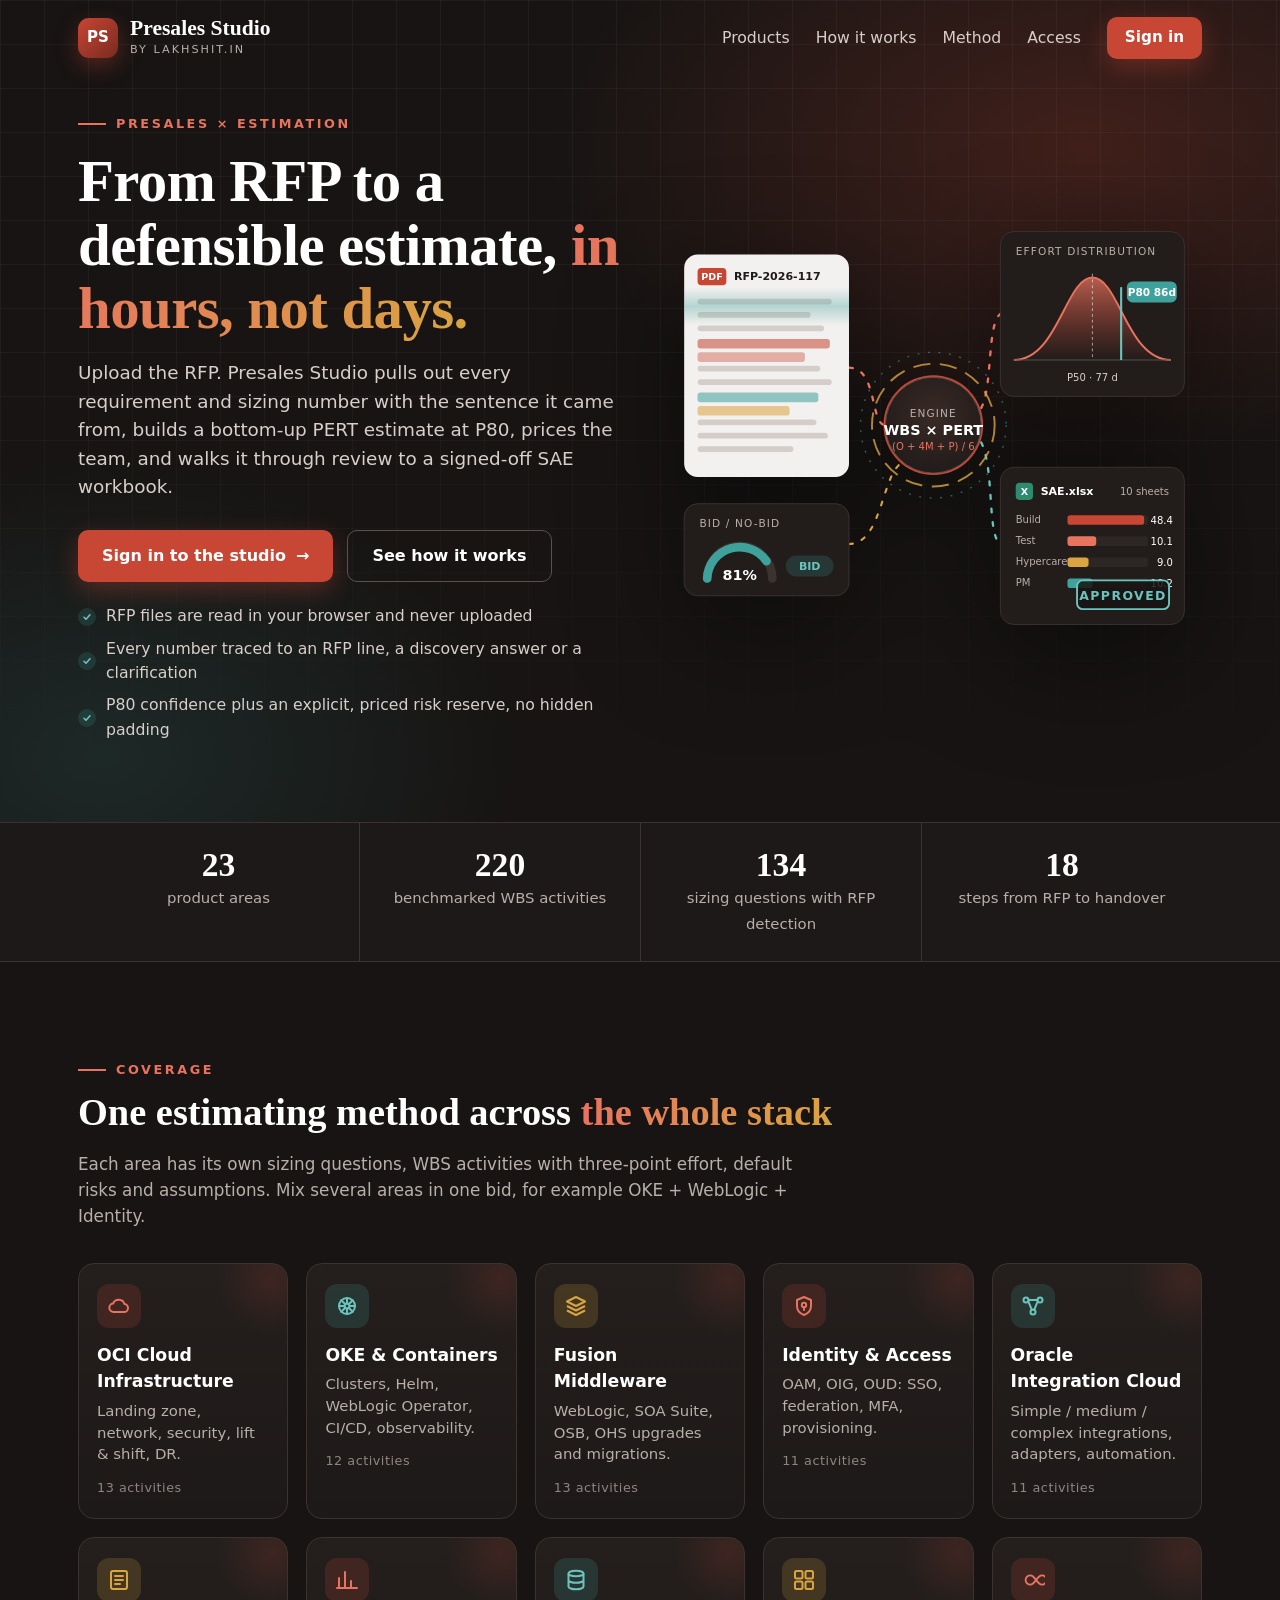
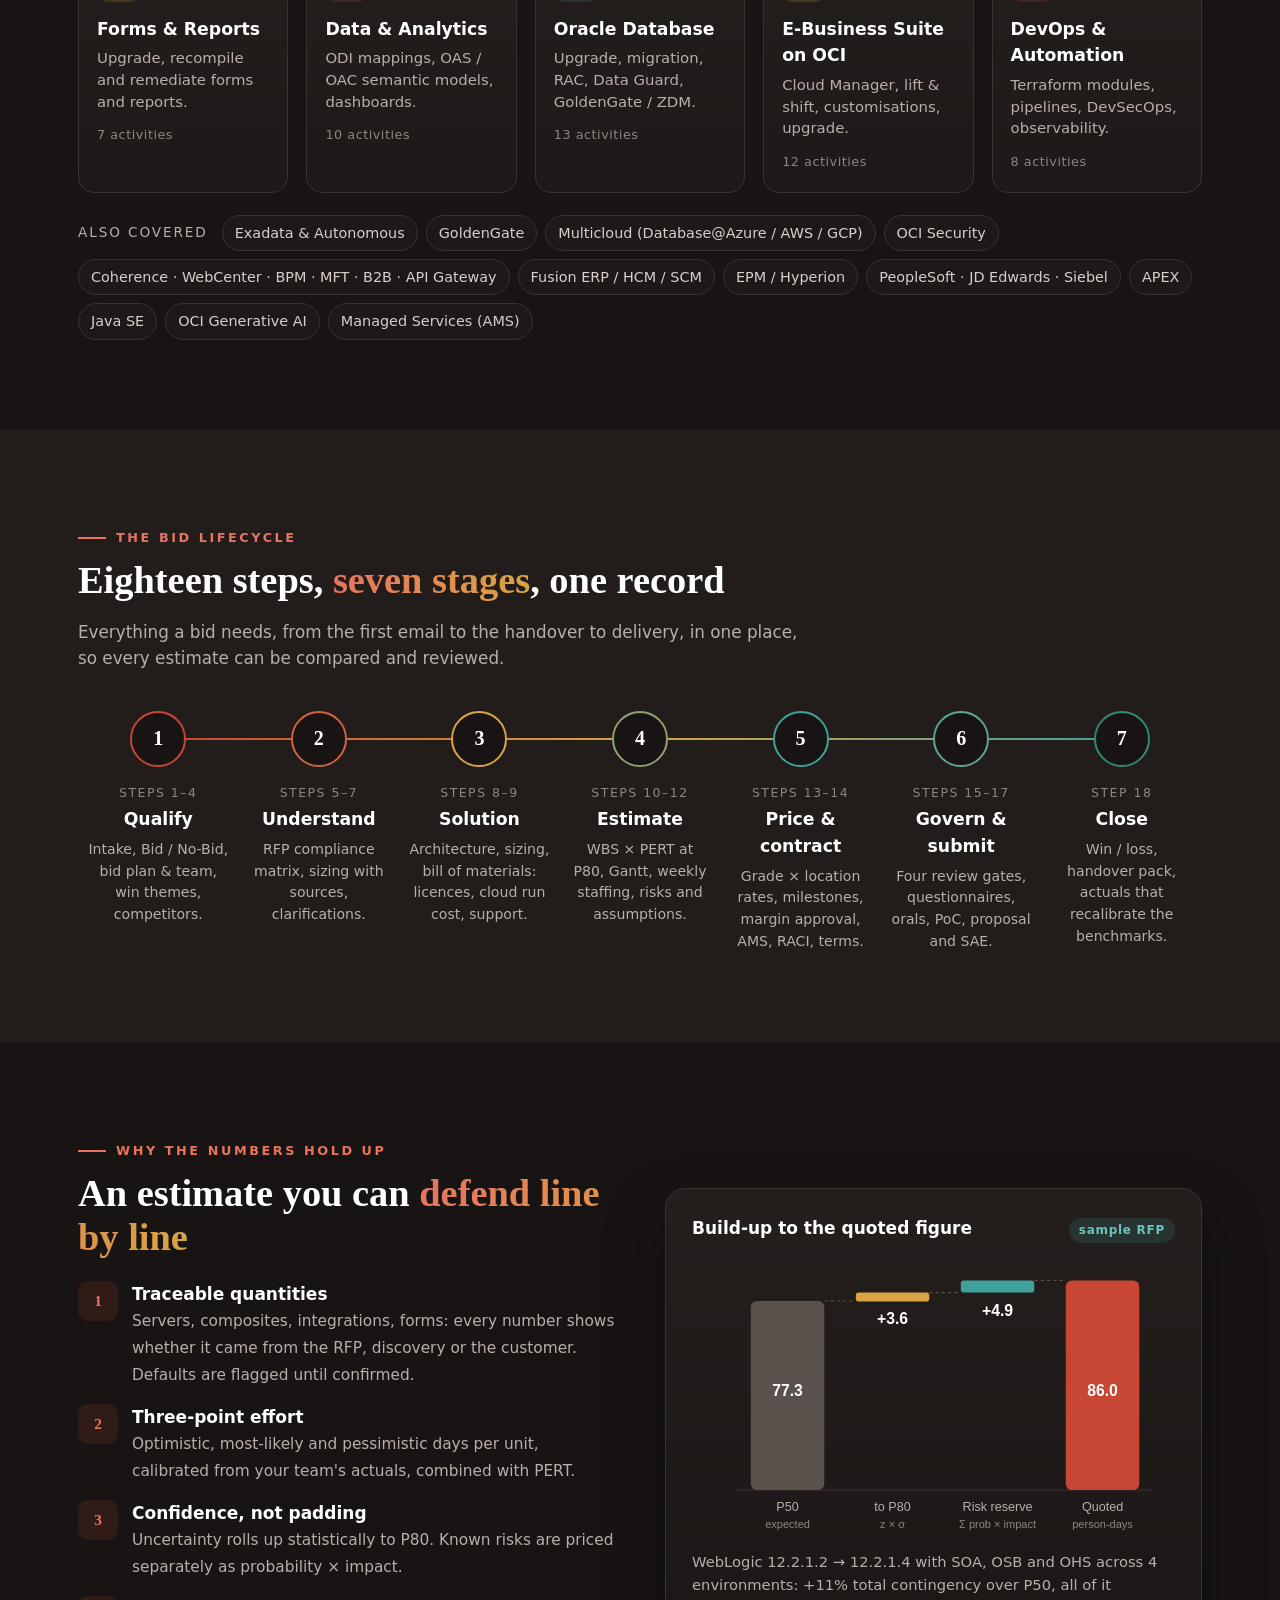
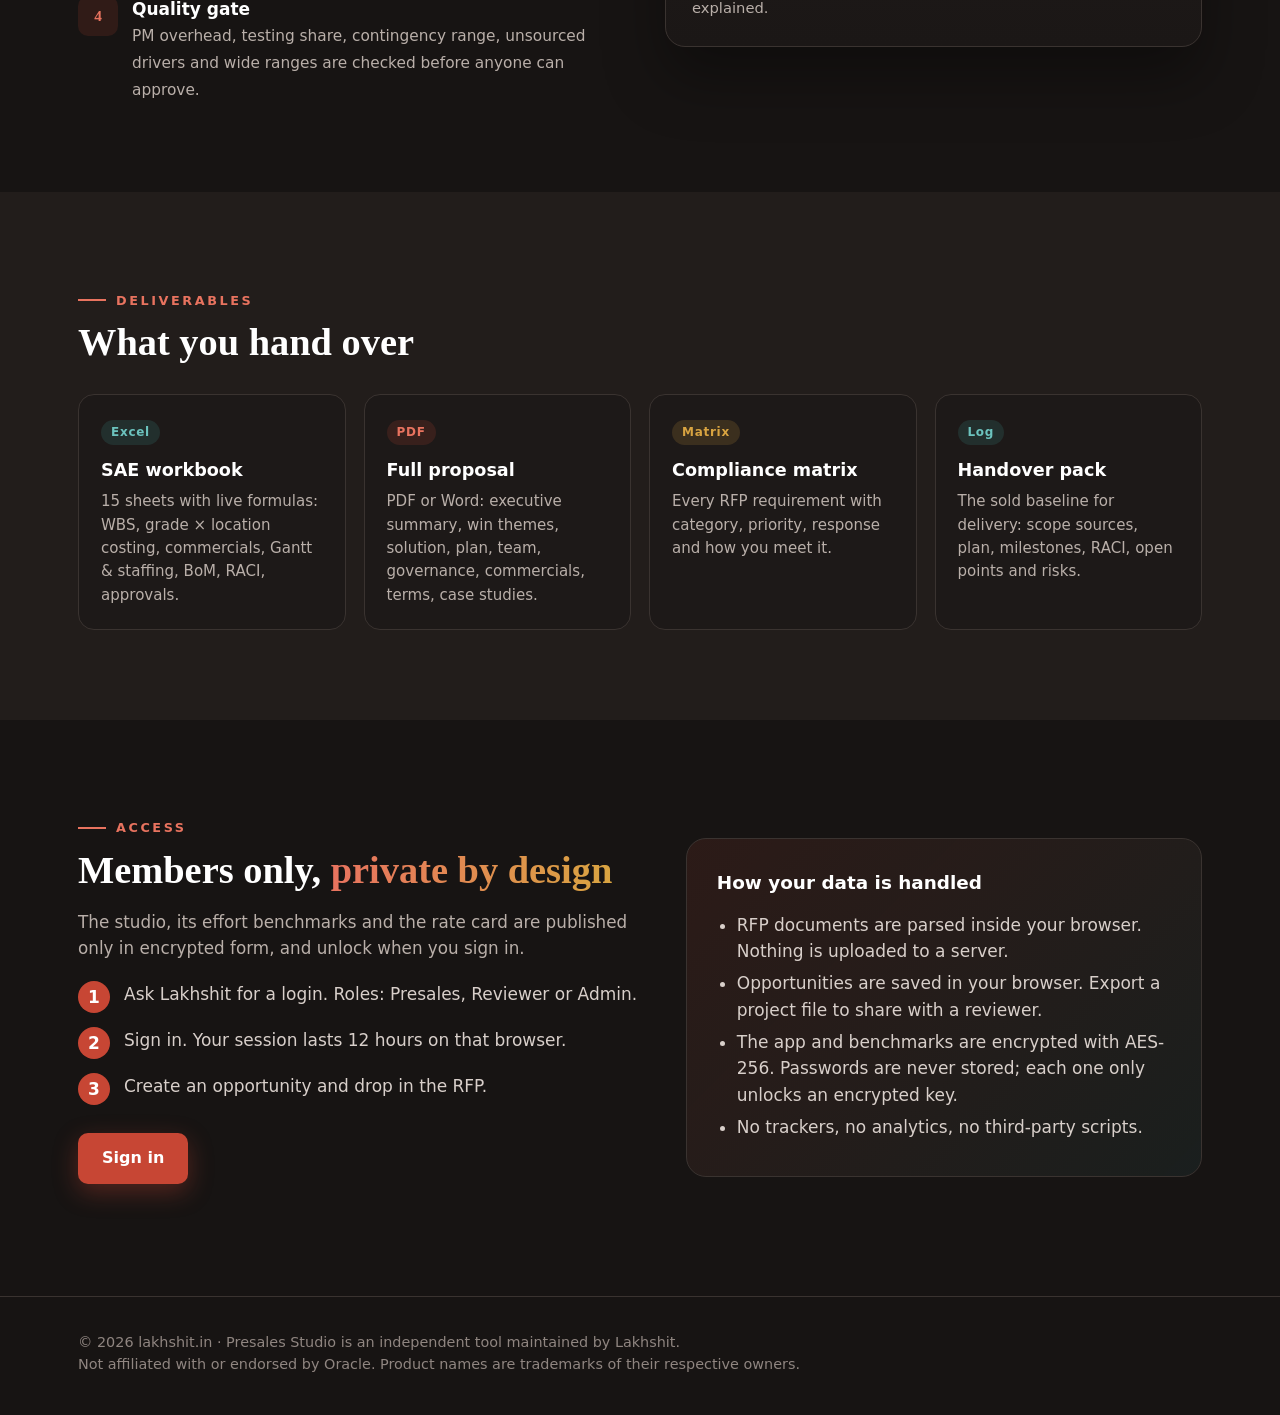
==== commit c4035399: "Add files via upload" ====
--- a/index.html
+++ b/index.html
@@ -249,7 +249,6 @@
 <footer>
   <div class="wrap">
     <div>© <span id="yr">2026</span> lakhshit.in · Presales Studio is an independent tool maintained by Lakhshit.<br>Not affiliated with or endorsed by Oracle. Product names are trademarks of their respective owners.</div>
-    <div><a href="https://fmw.lakhshit.in/">FMW Next →</a></div>
   </div>
 </footer>
 
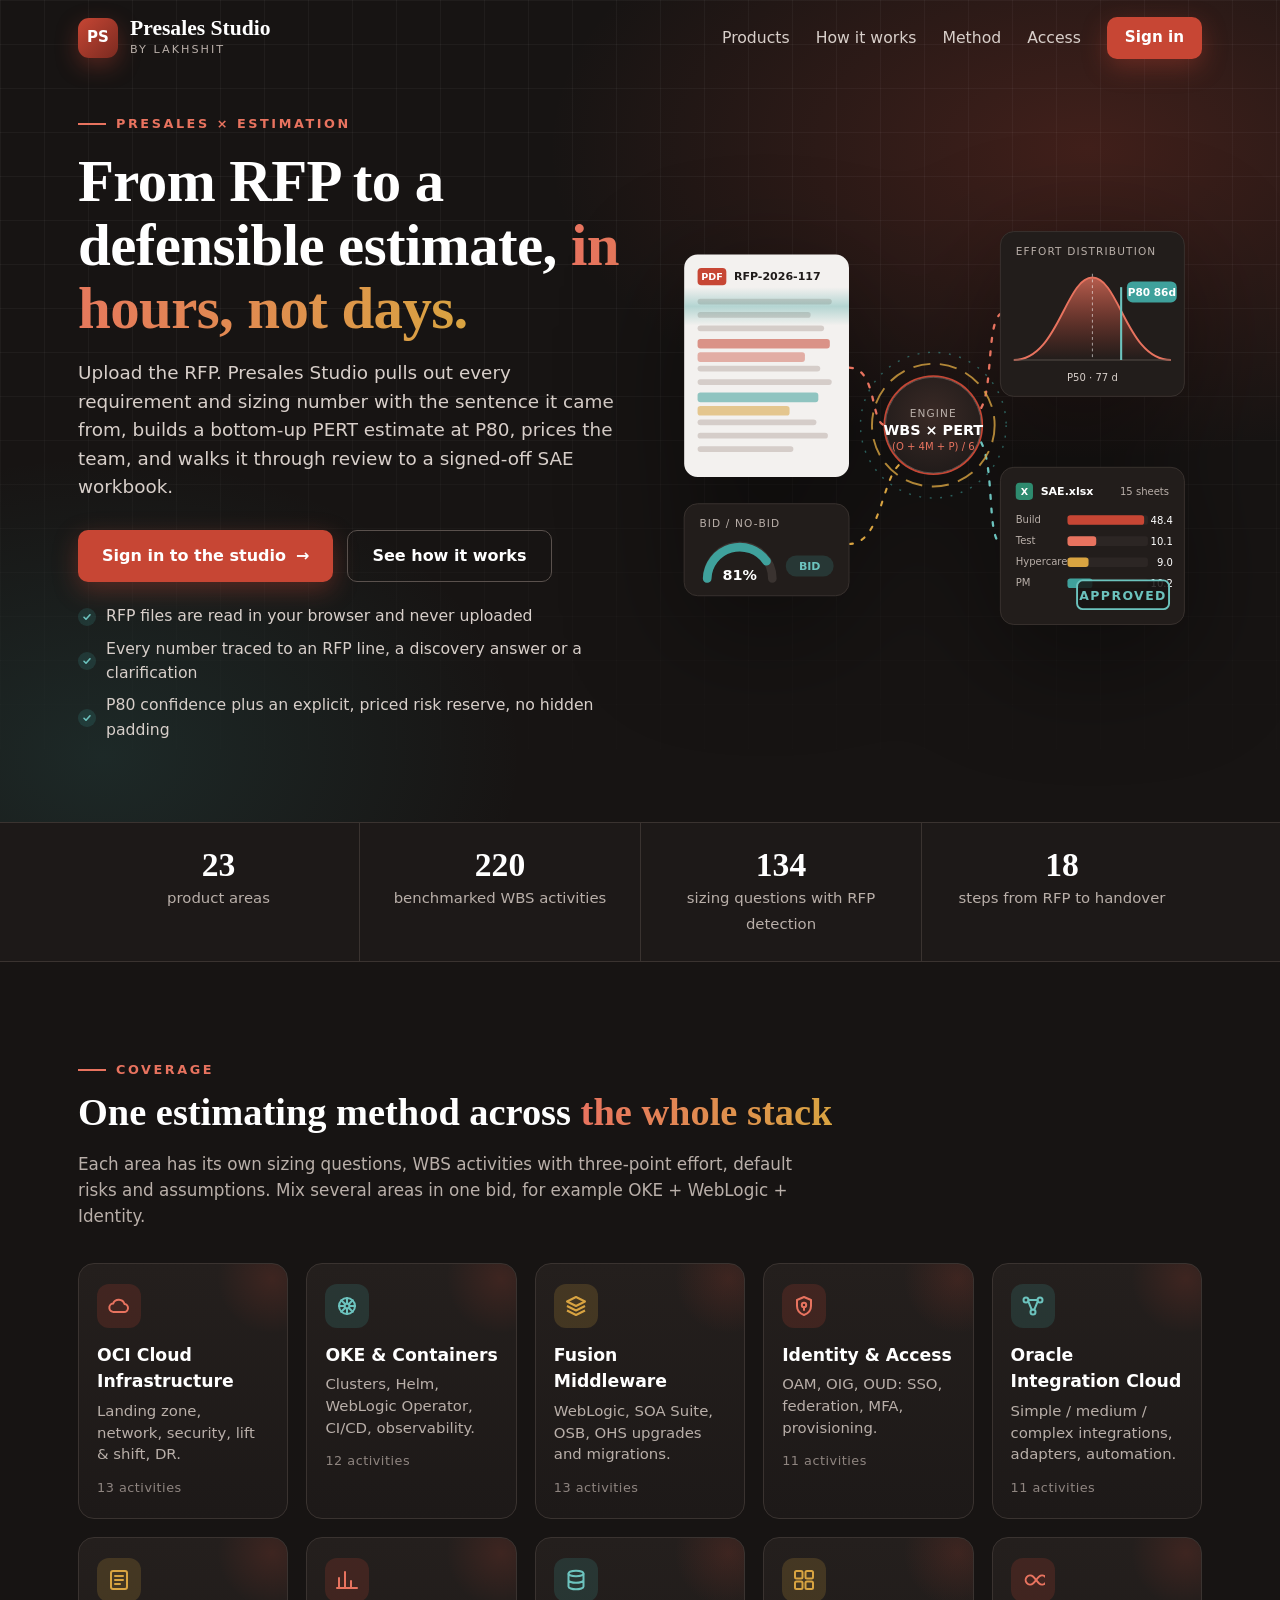
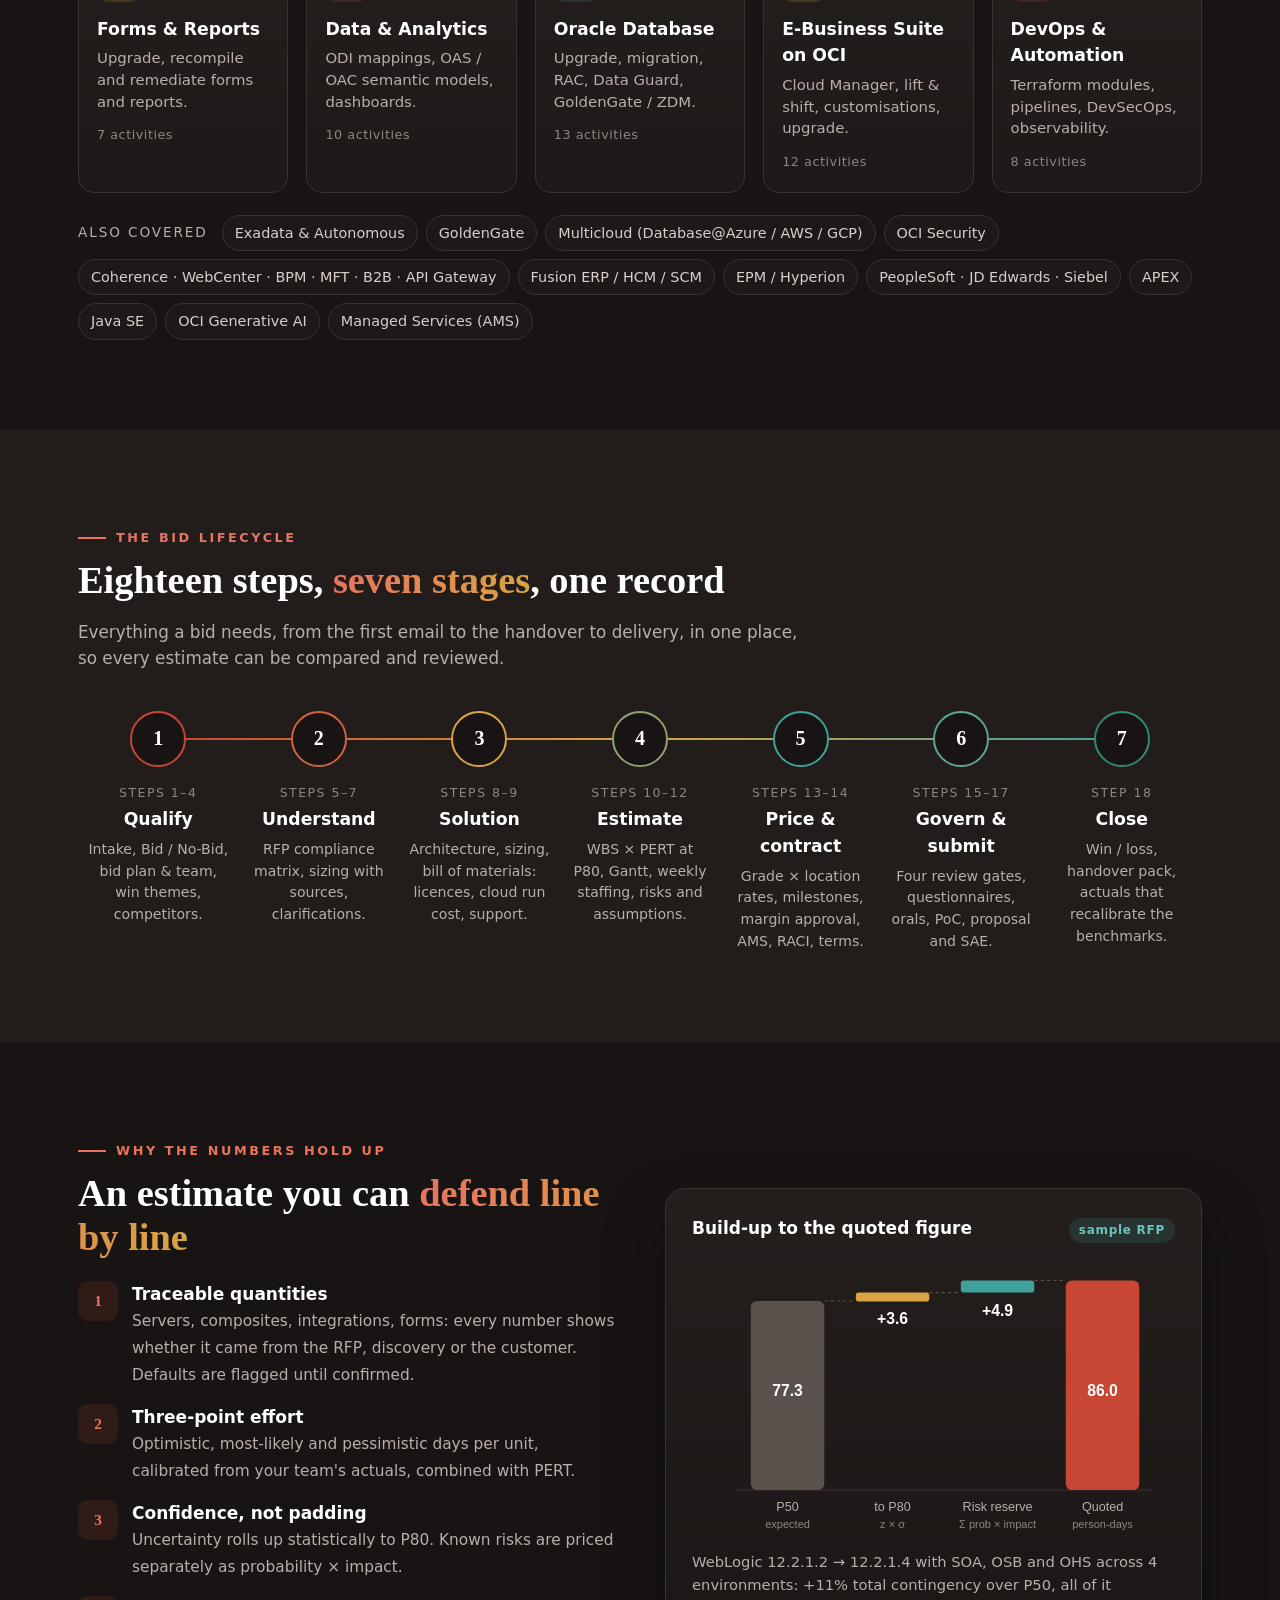
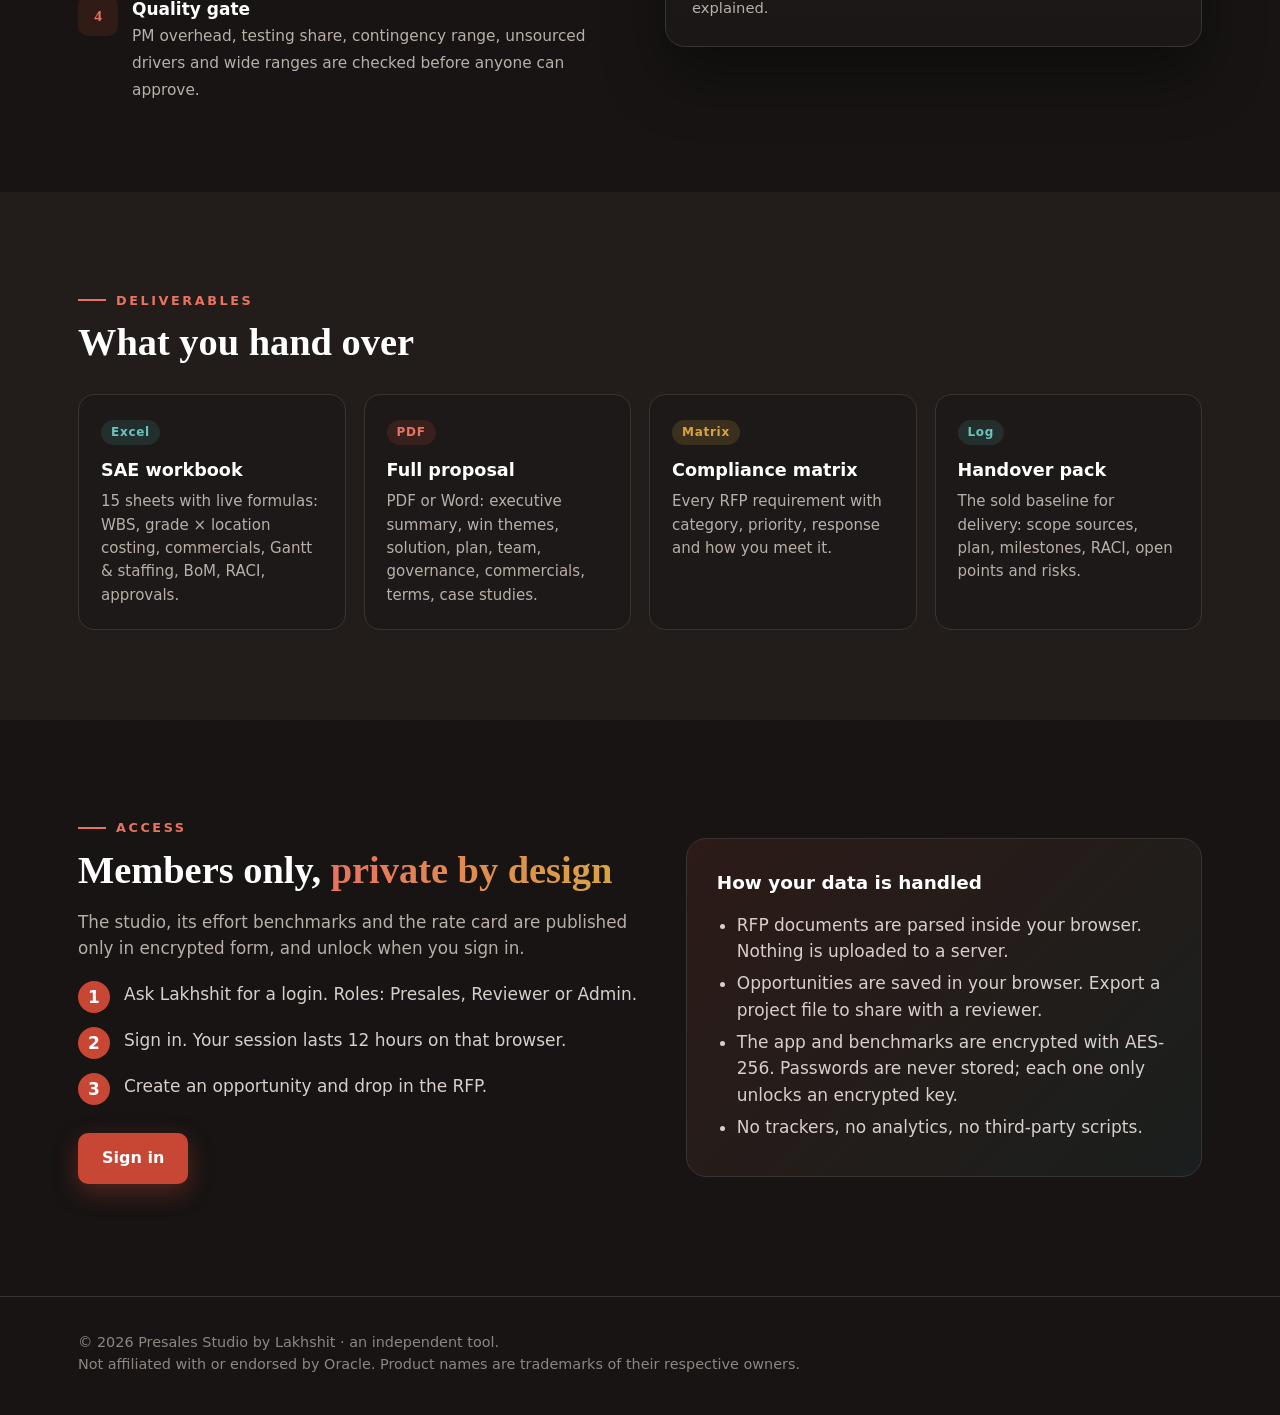
==== commit c8721efe: "Add files via upload" ====
--- a/index.html
+++ b/index.html
@@ -3,7 +3,7 @@
 <head>
 <meta charset="UTF-8">
 <meta name="viewport" content="width=device-width, initial-scale=1.0">
-<title>Presales Studio | RFP to approved estimate | lakhshit.in</title>
+<title>Presales Studio by Lakhshit | RFP to approved estimate</title>
 <meta name="description" content="Turn an RFP into a defensible, approved estimate: requirements, sizing, PERT effort, risk reserve, review and SAE export. OCI, OKE, Fusion Middleware, Identity, OIC, Database, EBS and more.">
 <link rel="icon" href="/assets/favicon.svg" type="image/svg+xml">
 <link rel="stylesheet" href="/assets/site.css">
@@ -12,7 +12,7 @@
 <div class="bg">
   <header class="top">
     <div class="wrap">
-      <a class="brand" href="/"><span class="mk">PS</span><span><b>Presales Studio</b><small>by lakhshit.in</small></span></a>
+      <a class="brand" href="/"><span class="mk">PS</span><span><b>Presales Studio</b><small>by Lakhshit</small></span></a>
       <nav class="links">
         <a href="#products">Products</a><a href="#how">How it works</a><a href="#method">Method</a><a href="#access">Access</a>
         <a class="btn primary small" id="navCta" href="/login.html">Sign in</a>
@@ -53,7 +53,7 @@
           <path class="flow" d="M330 254 C 344 282, 336 352, 350 360" fill="none" stroke="#6CC3BE" stroke-width="2.4" stroke-linecap="round"/>
 
           <!-- RFP document -->
-          <g>
+          <g class="hot" tabindex="0" role="link" data-go="#how" aria-label="Step 1: the RFP is read in your browser. See how it works"><title>Step 1: the RFP is read in your browser. See how it works</title>
             <rect x="20" y="58" width="172" height="232" rx="14" fill="#F3F1EF"/>
             <rect x="34" y="72" width="30" height="18" rx="4" fill="#C74634"/><text x="49" y="85" text-anchor="middle" font-size="10" font-weight="700" fill="#fff">PDF</text>
             <text x="72" y="85" font-size="11.5" font-weight="700" fill="#1F1B1A">RFP-2026-117</text>
@@ -75,7 +75,7 @@
           <g class="chip c3"><rect x="30" y="236" width="152" height="26" rx="13" fill="#221D1B" stroke="#D9A441"/><text x="42" y="253" font-size="11.5" fill="#fff"><tspan font-weight="700">4</tspan> environments <tspan fill="#B9AFA9">· §12</tspan></text></g>
 
           <!-- bid card -->
-          <g>
+          <g class="hot" tabindex="0" role="link" data-go="#how" aria-label="Bid / No-Bid qualification. See the bid lifecycle"><title>Bid / No-Bid qualification. See the bid lifecycle</title>
             <rect x="20" y="318" width="172" height="96" rx="14" fill="#221D1B" stroke="#3A3330"/>
             <text x="36" y="342" font-size="11" fill="#B9AFA9" letter-spacing="1.2">BID / NO-BID</text>
             <path d="M44 396 A 34 34 0 0 1 112 396" fill="none" stroke="#3A3330" stroke-width="9" stroke-linecap="round"/>
@@ -85,7 +85,7 @@
           </g>
 
           <!-- engine -->
-          <g>
+          <g class="hot" tabindex="0" role="link" data-go="#method" aria-label="The estimating method: WBS × three-point PERT"><title>The estimating method: WBS × three-point PERT</title>
             <circle class="pulse" cx="280" cy="236" r="52" fill="#C74634"/>
             <circle class="spin2" cx="280" cy="236" r="76" fill="none" stroke="#3FA19C" stroke-opacity=".55" stroke-width="1.5" stroke-dasharray="2 9"/>
             <circle class="spin" cx="280" cy="236" r="64" fill="none" stroke="#D9A441" stroke-opacity=".8" stroke-width="2" stroke-dasharray="18 10"/>
@@ -96,7 +96,7 @@
           </g>
 
           <!-- distribution card -->
-          <g>
+          <g class="hot" tabindex="0" role="link" data-go="#method" aria-label="P50 to P80: why the numbers hold up"><title>P50 to P80: why the numbers hold up</title>
             <rect x="350" y="34" width="192" height="172" rx="14" fill="#221D1B" stroke="#3A3330"/>
             <text x="366" y="58" font-size="11" fill="#B9AFA9" letter-spacing="1.2">EFFORT DISTRIBUTION</text>
             <path d="M364 168 C 410 168, 418 82, 446 82 C 474 82, 482 168, 528 168 Z" fill="url(#bell)"/>
@@ -111,10 +111,10 @@
           </g>
 
           <!-- SAE card -->
-          <g>
+          <g class="hot" tabindex="0" role="link" data-go="#deliverables" aria-label="The deliverables: SAE workbook, proposal, handover"><title>The deliverables: SAE workbook, proposal, handover</title>
             <rect x="350" y="280" width="192" height="164" rx="14" fill="#221D1B" stroke="#3A3330"/>
             <rect x="366" y="296" width="18" height="18" rx="4" fill="#2E8B6F"/><text x="375" y="309" text-anchor="middle" font-size="10" font-weight="800" fill="#fff">X</text>
-            <text x="392" y="309" font-size="11.5" font-weight="700" fill="#fff">SAE.xlsx</text><text x="526" y="309" text-anchor="end" font-size="10.5" fill="#B9AFA9">10 sheets</text>
+            <text x="392" y="309" font-size="11.5" font-weight="700" fill="#fff">SAE.xlsx</text><text x="526" y="309" text-anchor="end" font-size="10.5" fill="#B9AFA9">15 sheets</text>
             <g font-size="10.5" fill="#B9AFA9">
               <text x="366" y="338">Build</text><text x="366" y="360">Test</text><text x="366" y="382">Hypercare</text><text x="366" y="404">PM</text>
             </g>
@@ -208,7 +208,7 @@
   </div>
 </section>
 
-<section class="alt">
+<section class="alt" id="deliverables">
   <div class="wrap">
     <span class="eyebrow">Deliverables</span>
     <h2>What you hand over</h2>
@@ -248,13 +248,18 @@
 
 <footer>
   <div class="wrap">
-    <div>© <span id="yr">2026</span> lakhshit.in · Presales Studio is an independent tool maintained by Lakhshit.<br>Not affiliated with or endorsed by Oracle. Product names are trademarks of their respective owners.</div>
+    <div>© <span id="yr">2026</span> Presales Studio by Lakhshit · an independent tool.<br>Not affiliated with or endorsed by Oracle. Product names are trademarks of their respective owners.</div>
   </div>
 </footer>
 
 <script src="/assets/auth.js"></script>
 <script>
   document.getElementById('yr').textContent = new Date().getFullYear();
+  document.querySelectorAll('.art .hot').forEach(function (g) {
+    function go() { var t = document.querySelector(g.getAttribute('data-go')); if (t) t.scrollIntoView({ behavior: 'smooth', block: 'start' }); }
+    g.addEventListener('click', go);
+    g.addEventListener('keydown', function (e) { if (e.key === 'Enter' || e.key === ' ') { e.preventDefault(); go(); } });
+  });
   if (window.PSAuth && PSAuth.session()) {
     ['navCta', 'heroCta'].forEach(function (id) { var a = document.getElementById(id); a.href = '/app/'; a.firstChild.textContent = id === 'navCta' ? 'Open studio' : 'Open the studio '; });
   }
--- a/assets/site.css
+++ b/assets/site.css
@@ -115,7 +115,7 @@
 @keyframes pulse{0%,100%{opacity:.35;transform:scale(1)}50%{opacity:.08;transform:scale(1.18)}}
 .p80{animation:p80 5s ease-in-out infinite}
 @keyframes p80{0%,15%{transform:translateX(-26px)}45%,100%{transform:translateX(0)}}
-.rowfill{transform-origin:left;animation:rowfill 6s ease-in-out infinite}
+.rowfill{transform-box:fill-box;transform-origin:left center;animation:rowfill 6s ease-in-out infinite}
 .rowfill.r2{animation-delay:.4s}.rowfill.r3{animation-delay:.8s}.rowfill.r4{animation-delay:1.2s}
 @keyframes rowfill{0%{transform:scaleX(0)}20%,85%{transform:scaleX(1)}100%{transform:scaleX(1)}}
 .stamp{transform-origin:478px 410px;animation:stamp 6s ease-in-out infinite}
@@ -148,3 +148,6 @@
 }
 @media (max-width:560px){.g5,.g4,.g3,.g2{grid-template-columns:1fr}}
 @media (prefers-reduced-motion:reduce){*{animation:none!important;transition:none!important}.chip{opacity:1}.reveal{opacity:1;transform:none}}
+
+.art .hot{cursor:pointer;transition:filter .2s;outline:none}
+.art .hot:hover,.art .hot:focus-visible{filter:drop-shadow(0 0 12px rgba(232,115,95,.75)) brightness(1.12)}
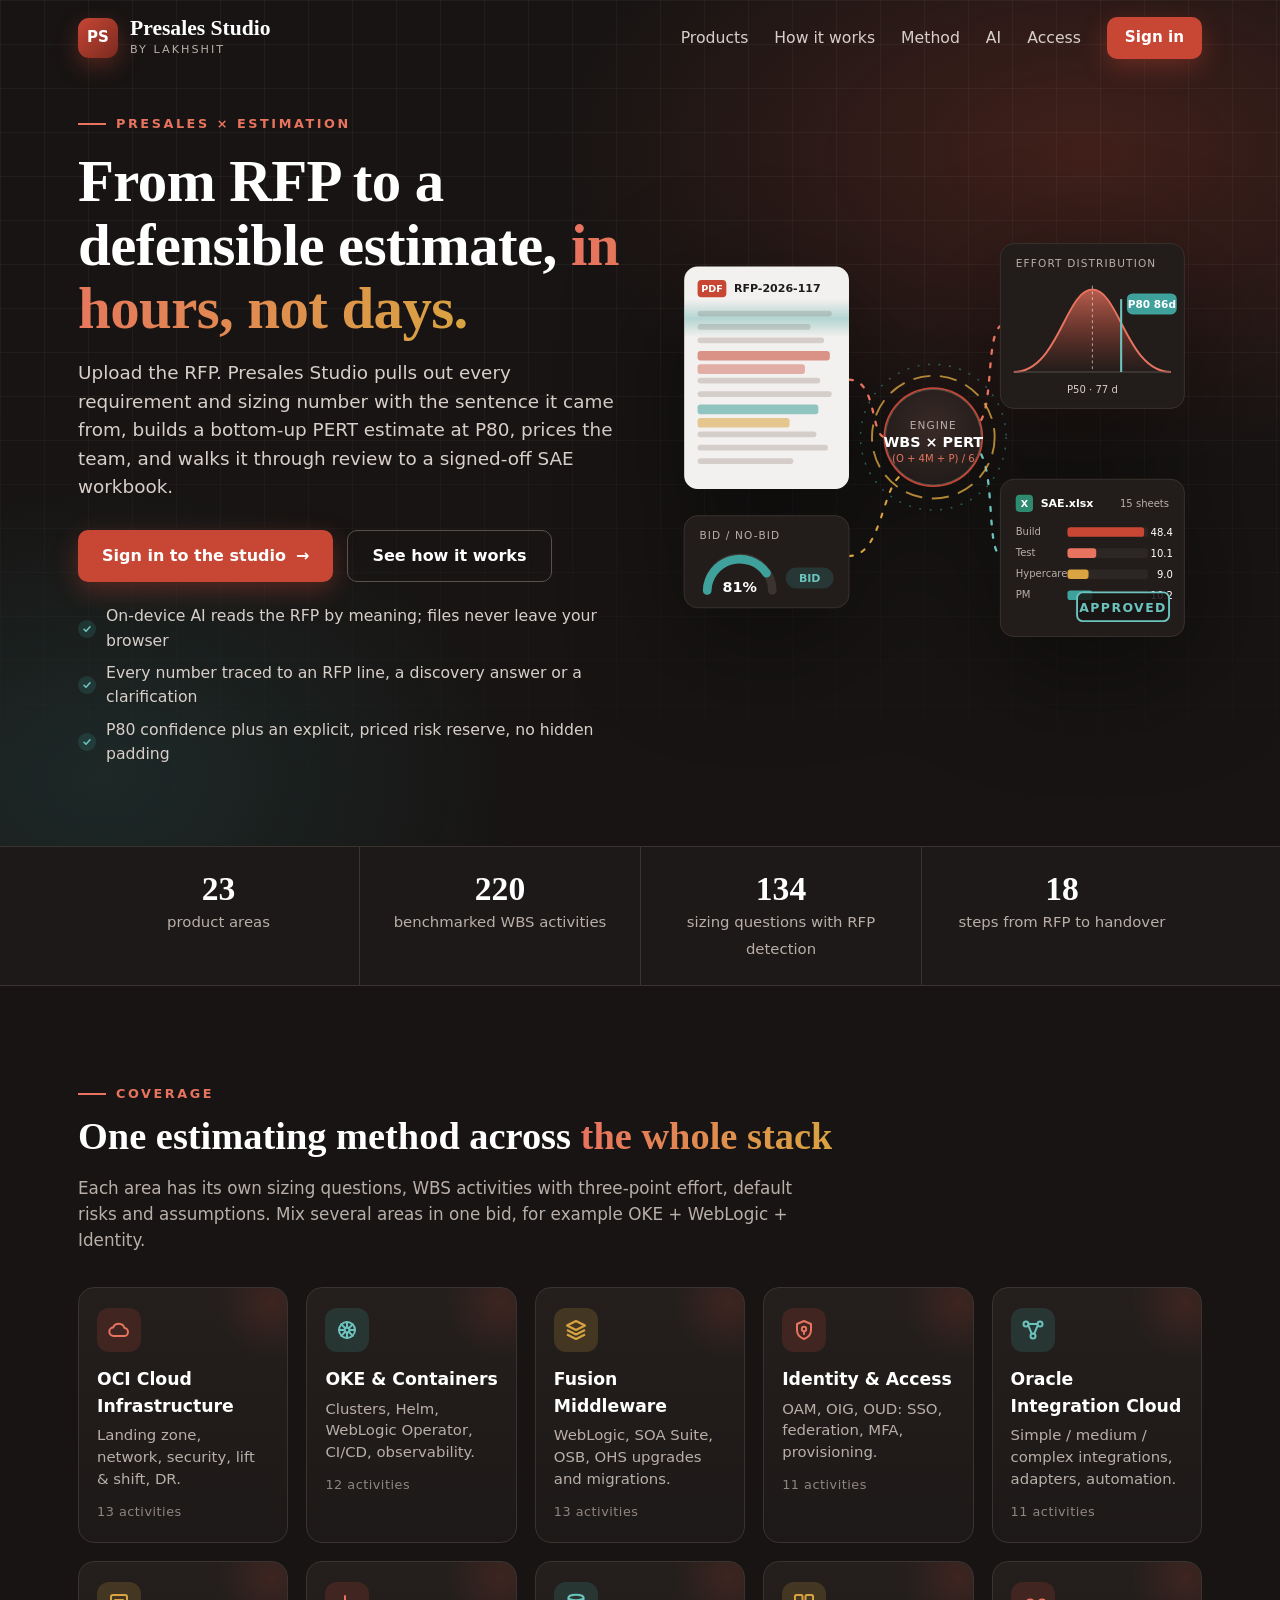
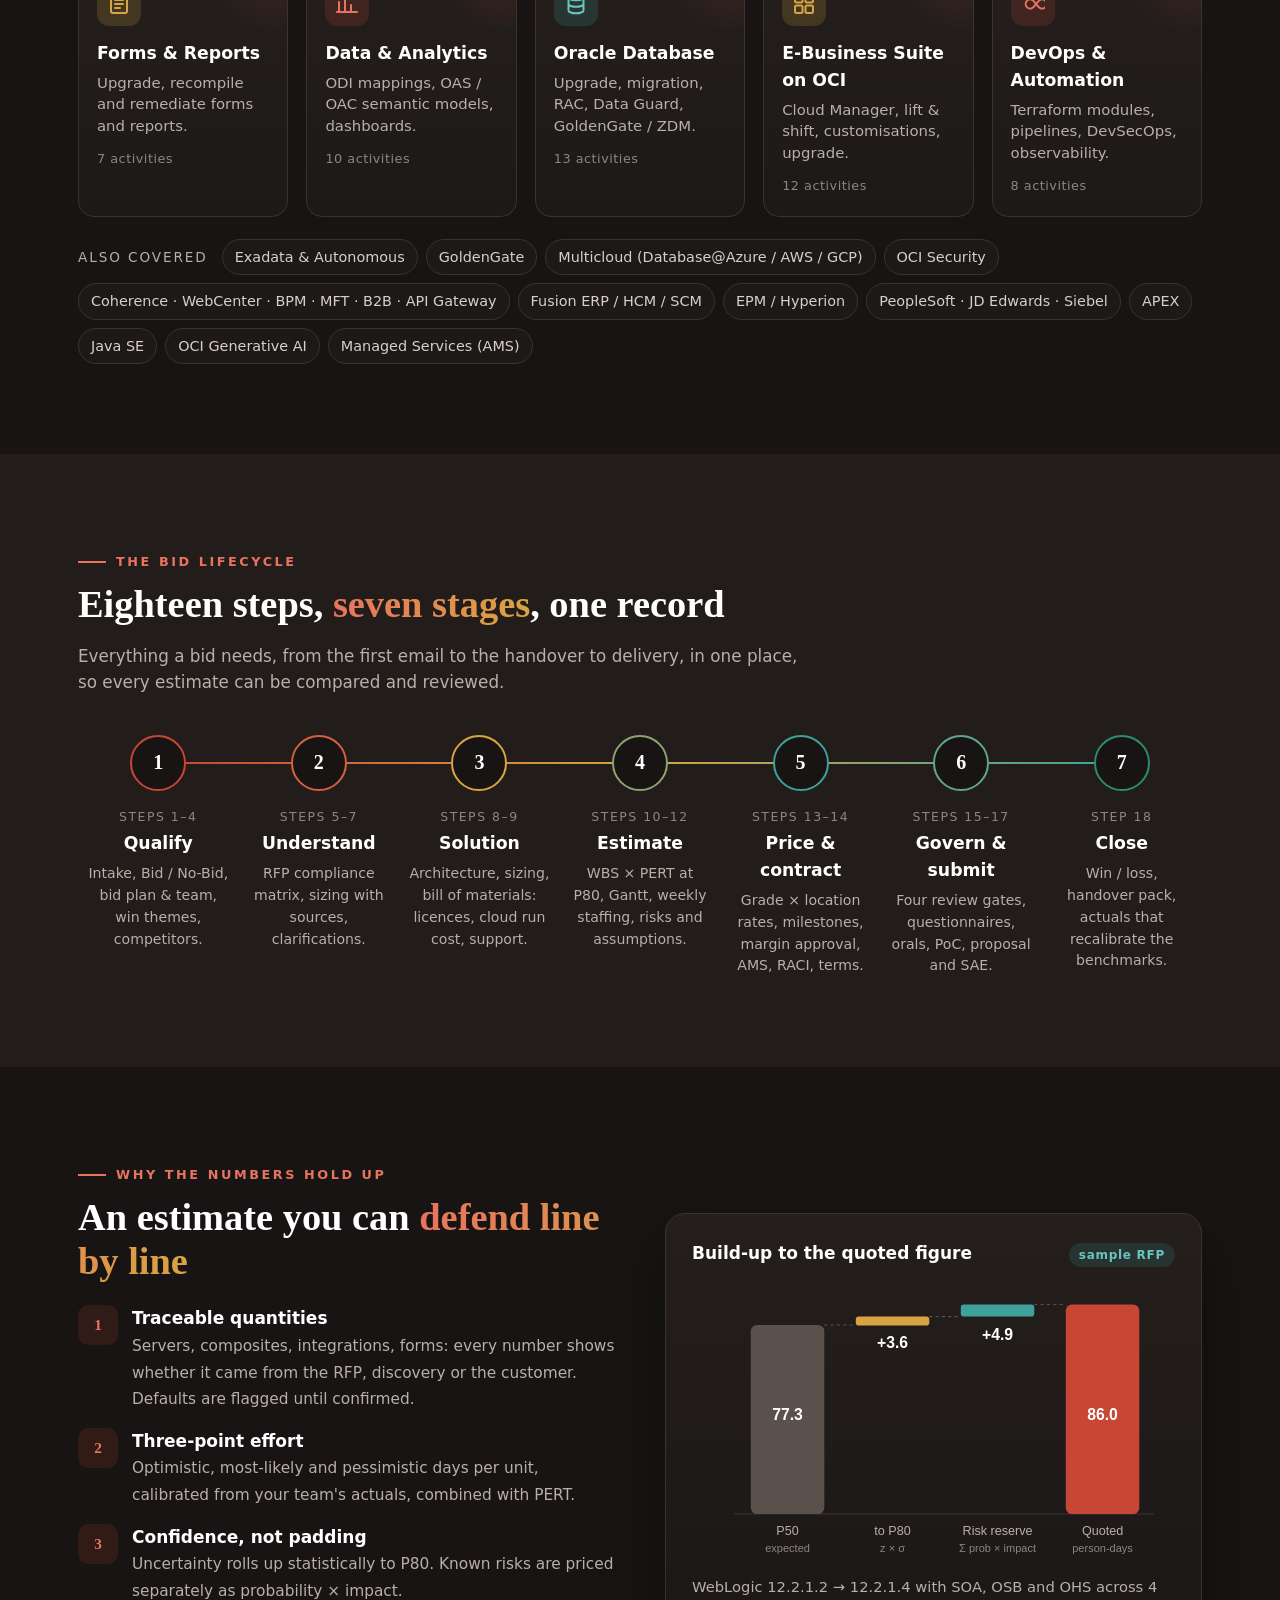
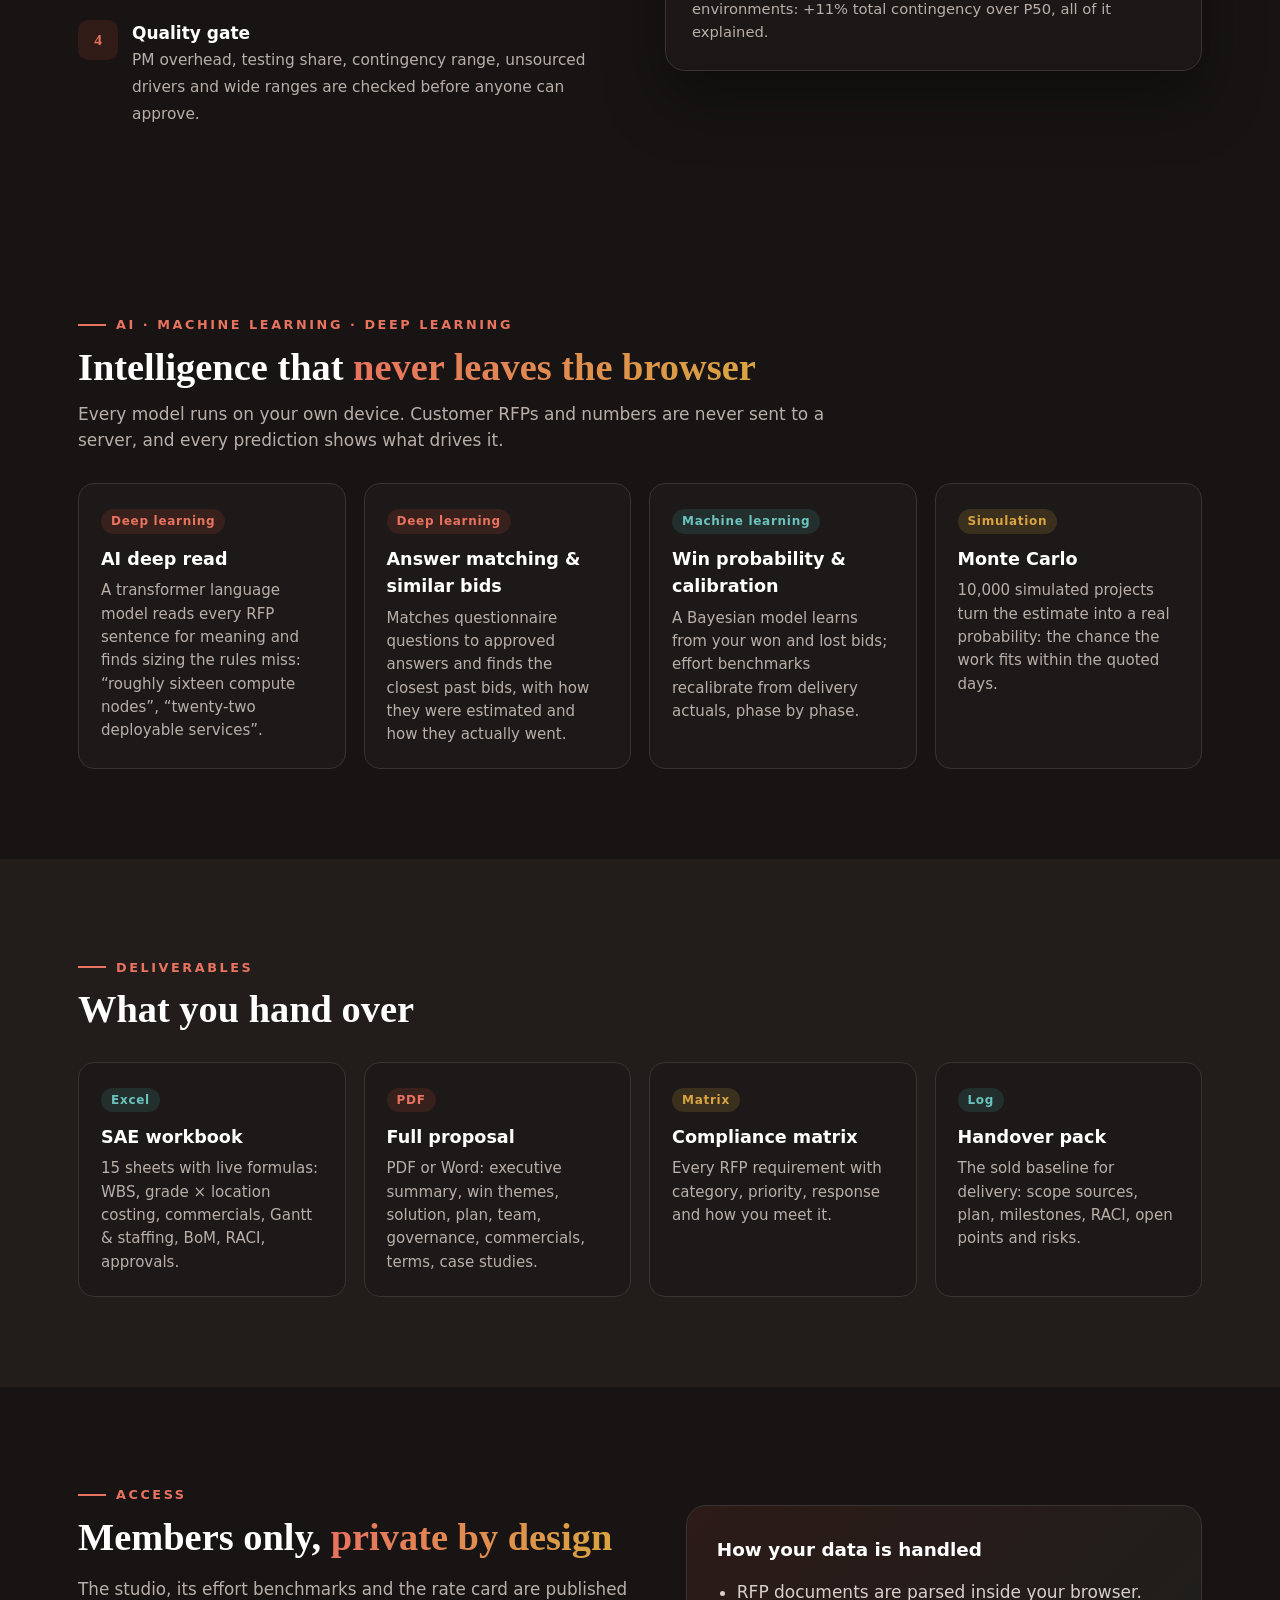
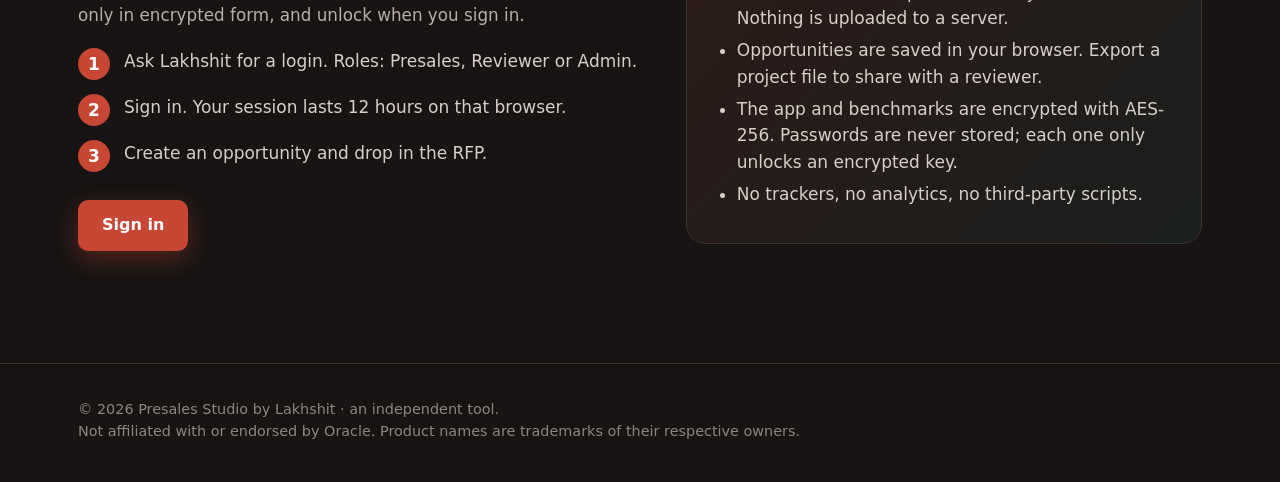
==== commit 976bc3ba: "v10: on-device AI and ML insights (semantic RFP reading, answer matching, similar bids, win probabil" ====
--- a/index.html
+++ b/index.html
@@ -14,7 +14,7 @@
     <div class="wrap">
       <a class="brand" href="/"><span class="mk">PS</span><span><b>Presales Studio</b><small>by Lakhshit</small></span></a>
       <nav class="links">
-        <a href="#products">Products</a><a href="#how">How it works</a><a href="#method">Method</a><a href="#access">Access</a>
+        <a href="#products">Products</a><a href="#how">How it works</a><a href="#method">Method</a><a href="#ai">AI</a><a href="#access">Access</a>
         <a class="btn primary small" id="navCta" href="/login.html">Sign in</a>
       </nav>
     </div>
@@ -31,7 +31,7 @@
           <a class="btn ghost" href="#how">See how it works</a>
         </div>
         <ul class="ticks">
-          <li>RFP files are read in your browser and never uploaded</li>
+          <li>On-device AI reads the RFP by meaning; files never leave your browser</li>
           <li>Every number traced to an RFP line, a discovery answer or a clarification</li>
           <li>P80 confidence plus an explicit, priced risk reserve, no hidden padding</li>
         </ul>
@@ -204,6 +204,20 @@
         <text x="91" y="256" text-anchor="middle" font-size="10.5" fill="#8F8580">expected</text><text x="191" y="256" text-anchor="middle" font-size="10.5" fill="#8F8580">z × σ</text><text x="291" y="256" text-anchor="middle" font-size="10.5" fill="#8F8580">Σ prob × impact</text><text x="391" y="256" text-anchor="middle" font-size="10.5" fill="#8F8580">person-days</text>
       </svg>
       <p style="color:#B9AFA9;font-size:.92rem;margin:12px 0 0">WebLogic 12.2.1.2 → 12.2.1.4 with SOA, OSB and OHS across 4 environments: +11% total contingency over P50, all of it explained.</p>
+    </div>
+  </div>
+</section>
+
+<section id="ai">
+  <div class="wrap">
+    <span class="eyebrow">AI · Machine learning · Deep learning</span>
+    <h2>Intelligence that <em>never leaves the browser</em></h2>
+    <p style="max-width:760px;color:var(--muted,#9C928D);margin-top:10px">Every model runs on your own device. Customer RFPs and numbers are never sent to a server, and every prediction shows what drives it.</p>
+    <div class="grid g4" style="margin-top:30px">
+      <div class="out reveal"><span class="tag red">Deep learning</span><h3>AI deep read</h3><p>A transformer language model reads every RFP sentence for meaning and finds sizing the rules miss: “roughly sixteen compute nodes”, “twenty-two deployable services”.</p></div>
+      <div class="out reveal"><span class="tag red">Deep learning</span><h3>Answer matching &amp; similar bids</h3><p>Matches questionnaire questions to approved answers and finds the closest past bids, with how they were estimated and how they actually went.</p></div>
+      <div class="out reveal"><span class="tag">Machine learning</span><h3>Win probability &amp; calibration</h3><p>A Bayesian model learns from your won and lost bids; effort benchmarks recalibrate from delivery actuals, phase by phase.</p></div>
+      <div class="out reveal"><span class="tag gold">Simulation</span><h3>Monte Carlo</h3><p>10,000 simulated projects turn the estimate into a real probability: the chance the work fits within the quoted days.</p></div>
     </div>
   </div>
 </section>
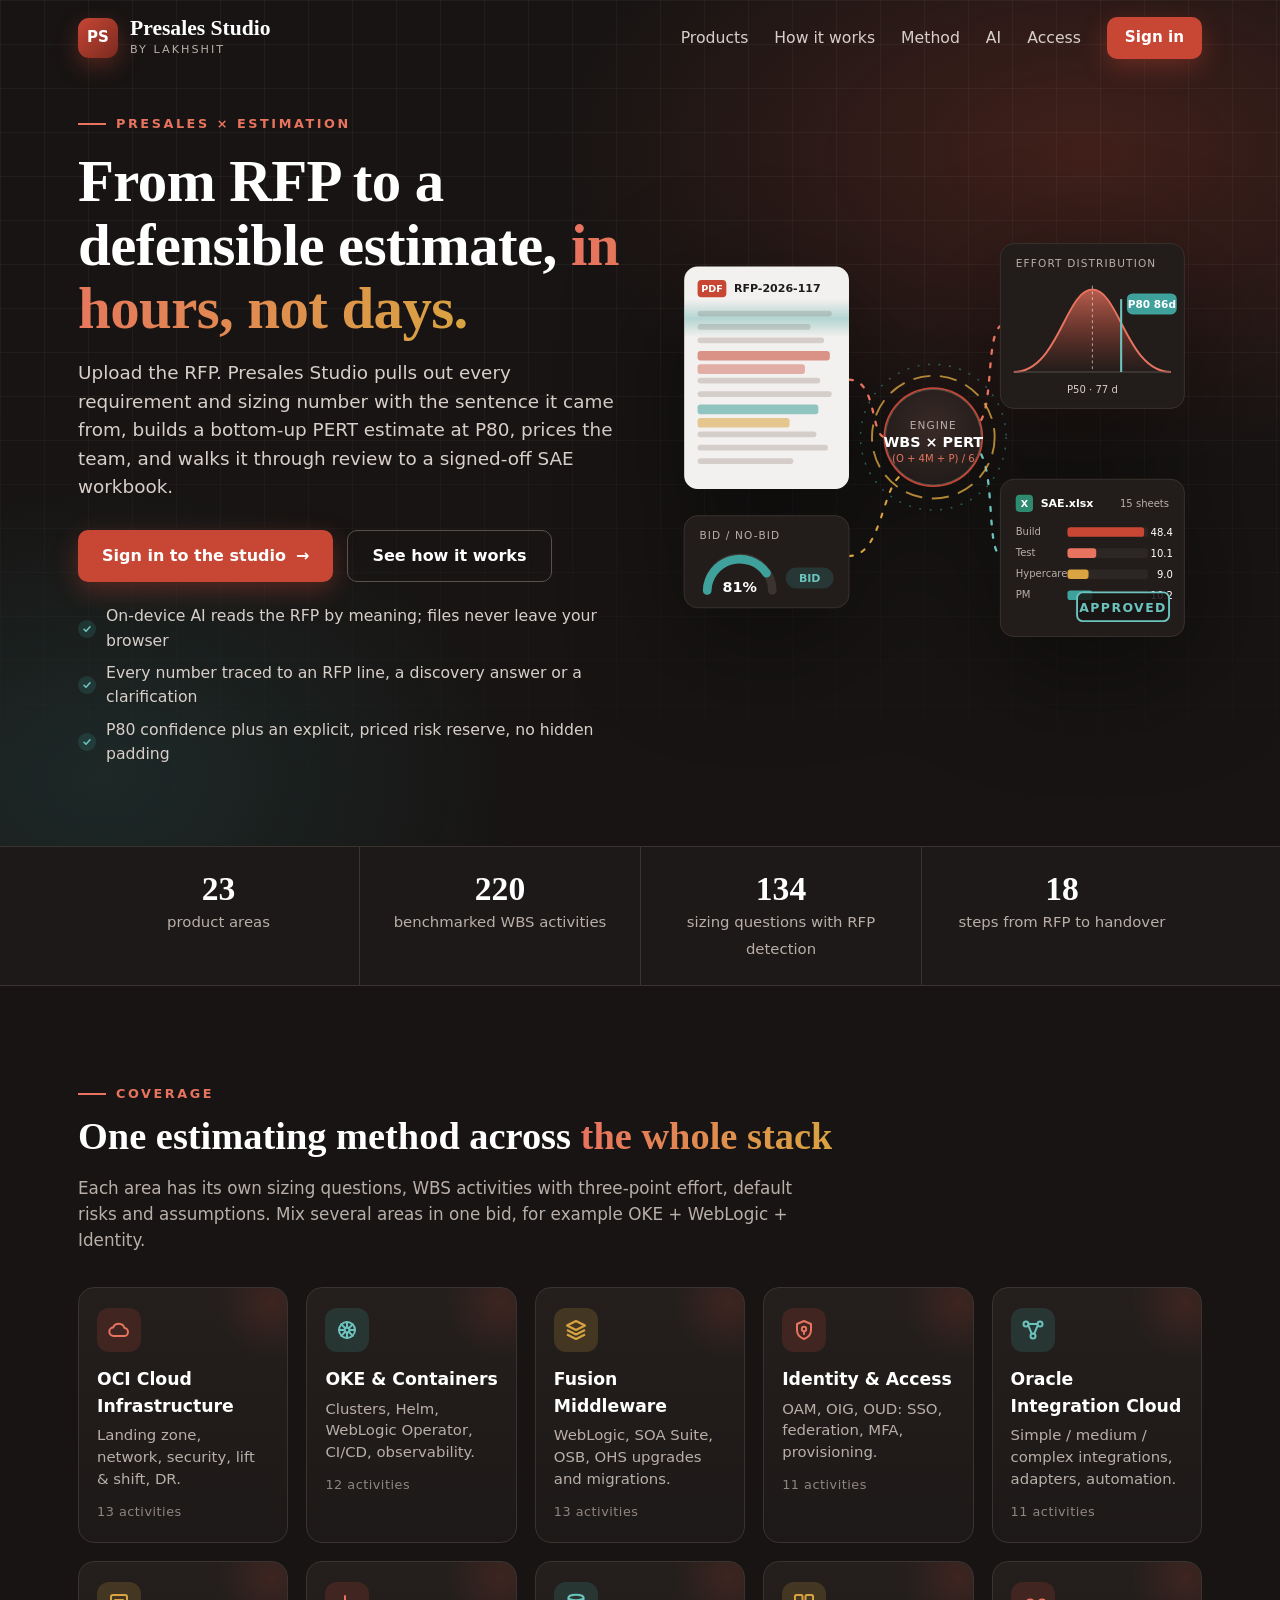
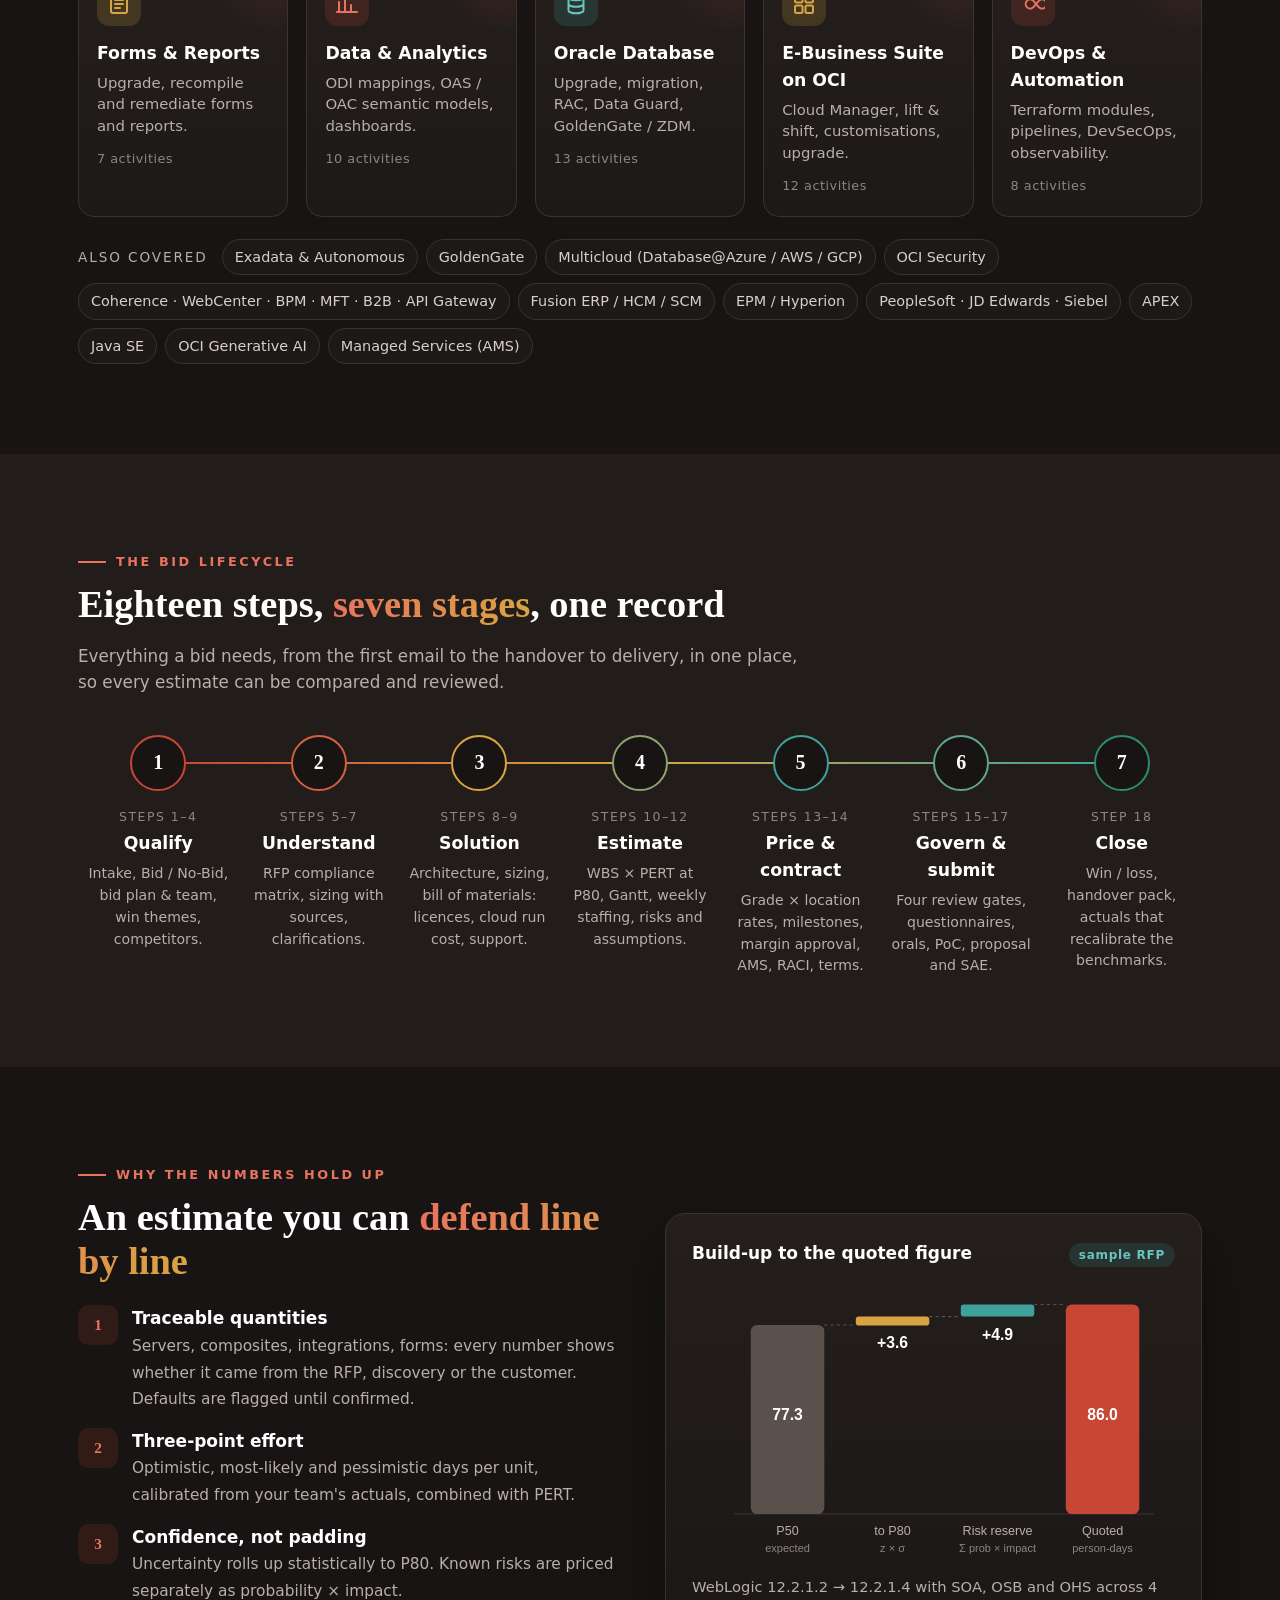
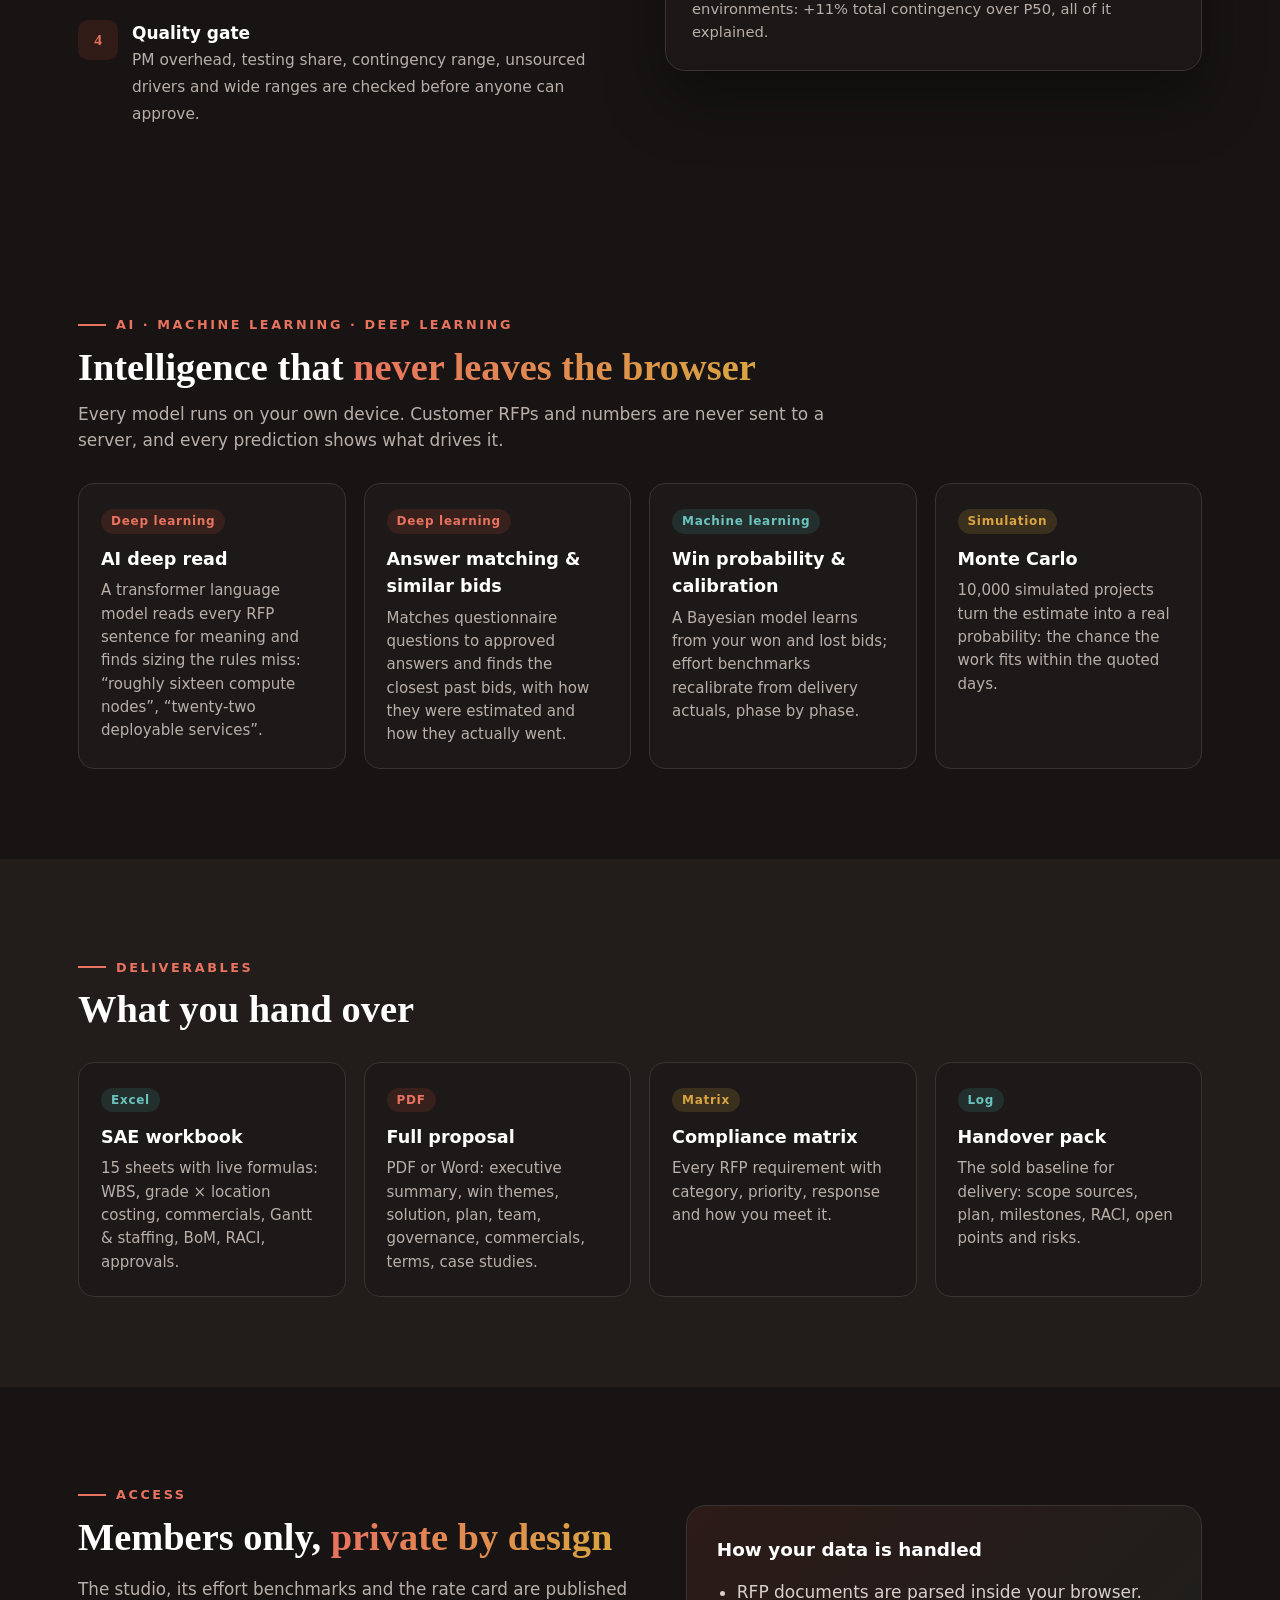
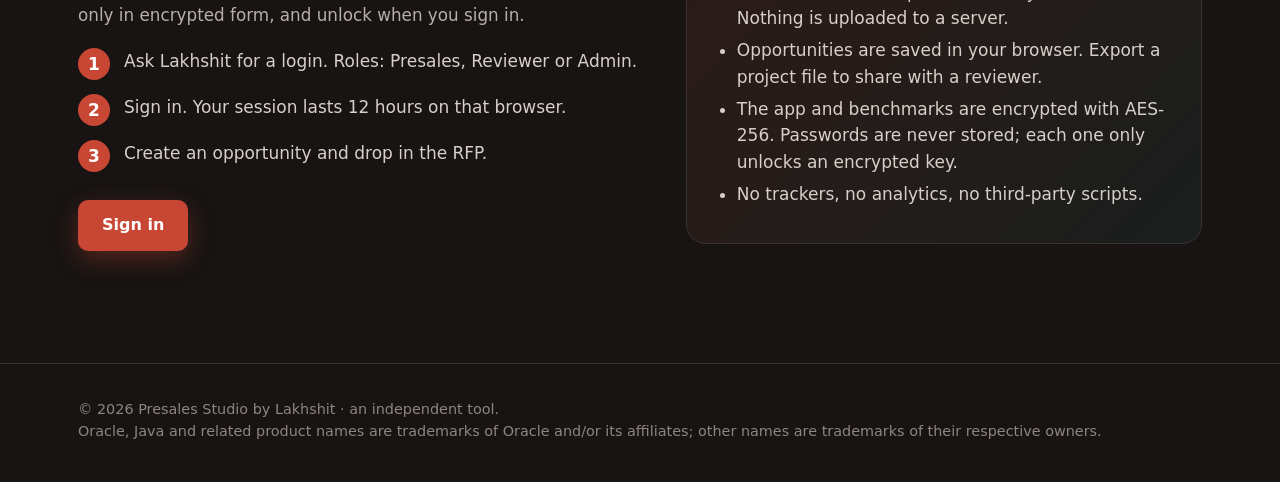
==== commit 391627af: "New animated login artwork; trademark notice" ====
--- a/index.html
+++ b/index.html
@@ -262,7 +262,7 @@
 
 <footer>
   <div class="wrap">
-    <div>© <span id="yr">2026</span> Presales Studio by Lakhshit · an independent tool.<br>Not affiliated with or endorsed by Oracle. Product names are trademarks of their respective owners.</div>
+    <div>© <span id="yr">2026</span> Presales Studio by Lakhshit · an independent tool.<br>Oracle, Java and related product names are trademarks of Oracle and/or its affiliates; other names are trademarks of their respective owners.</div>
   </div>
 </footer>
 
